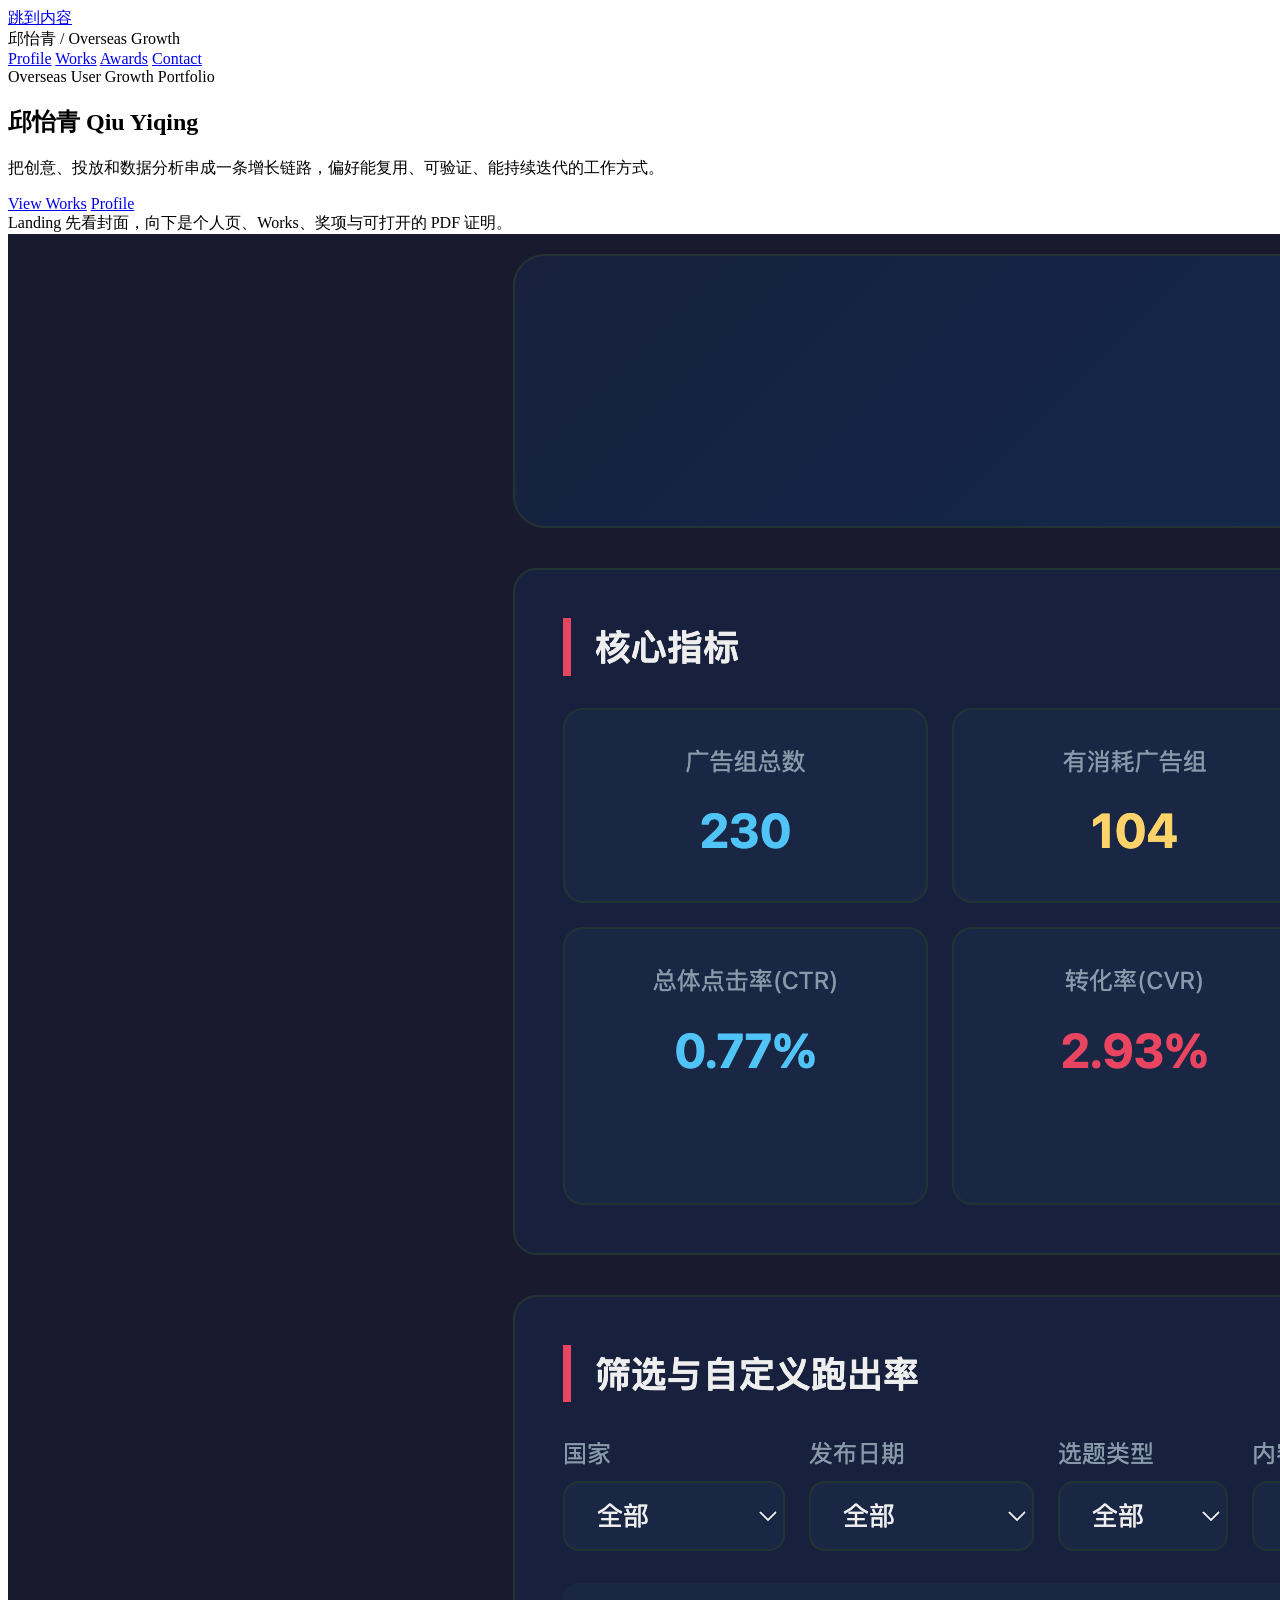
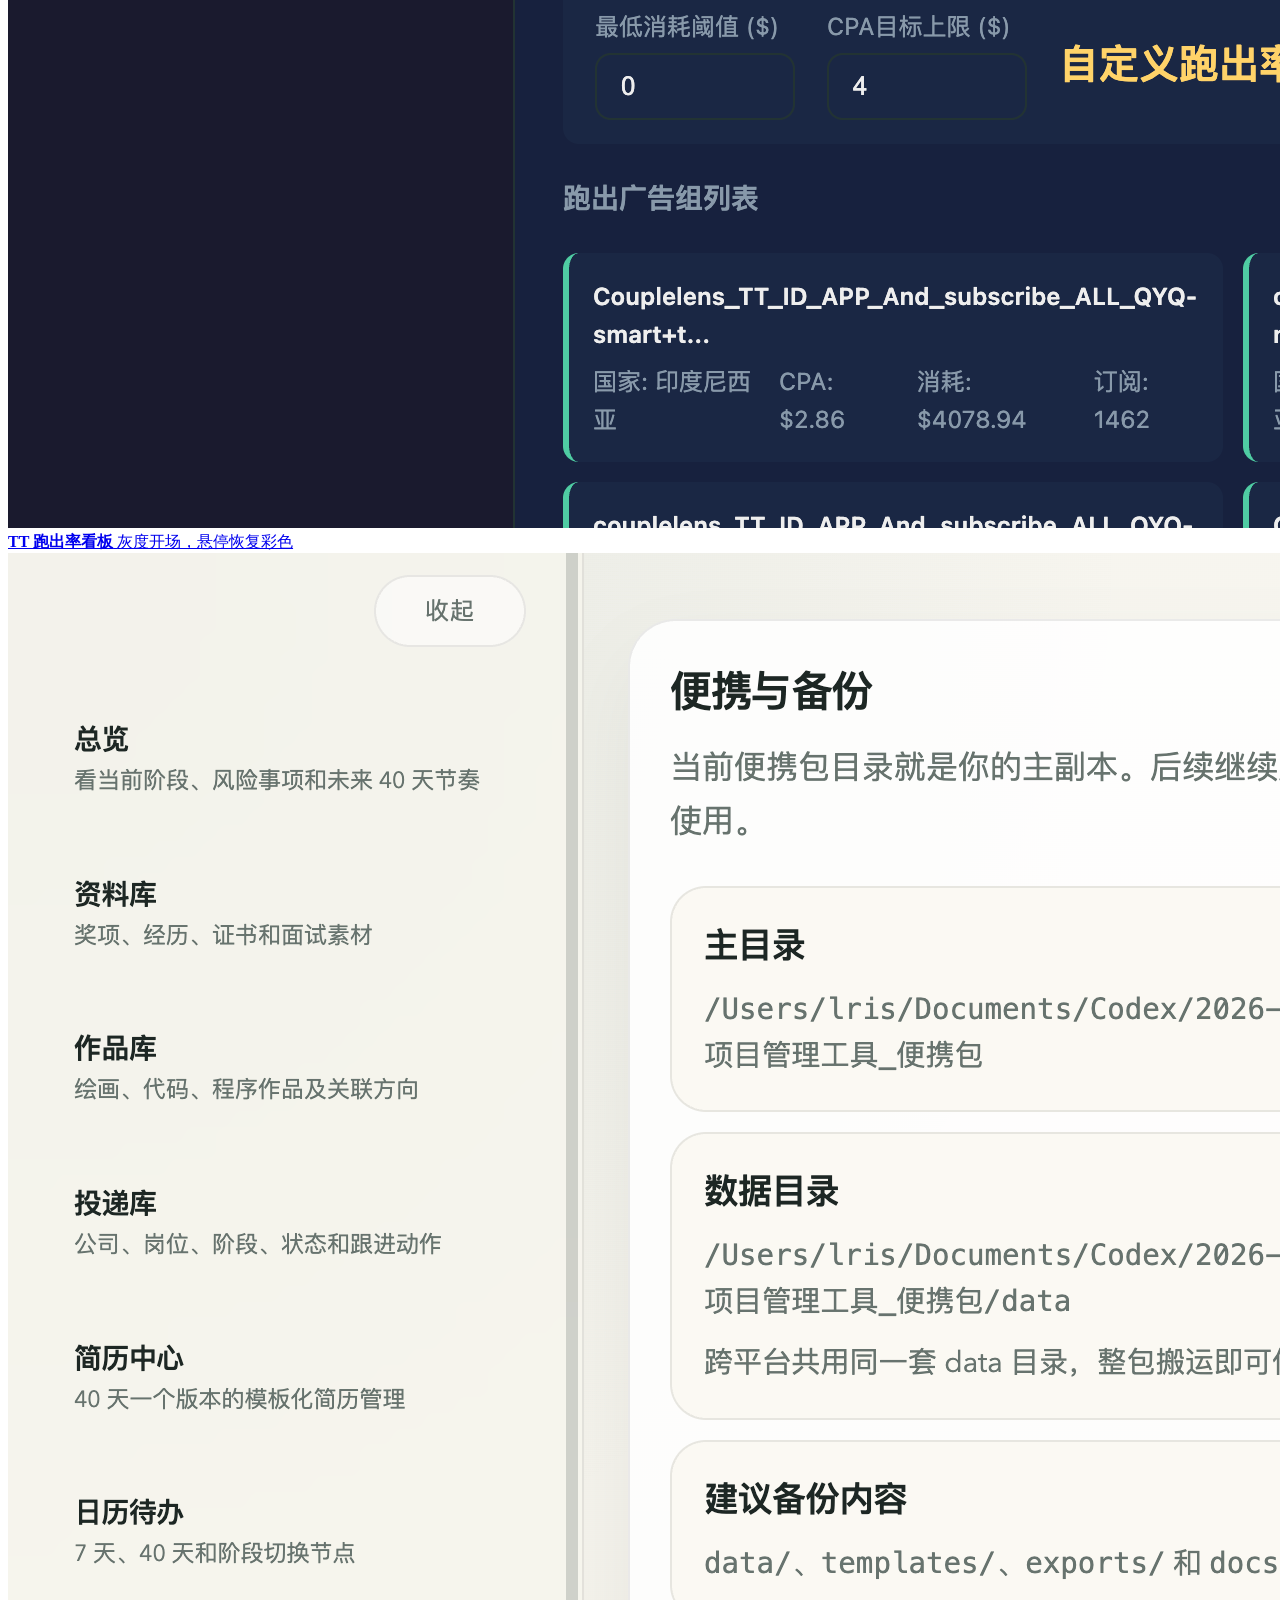
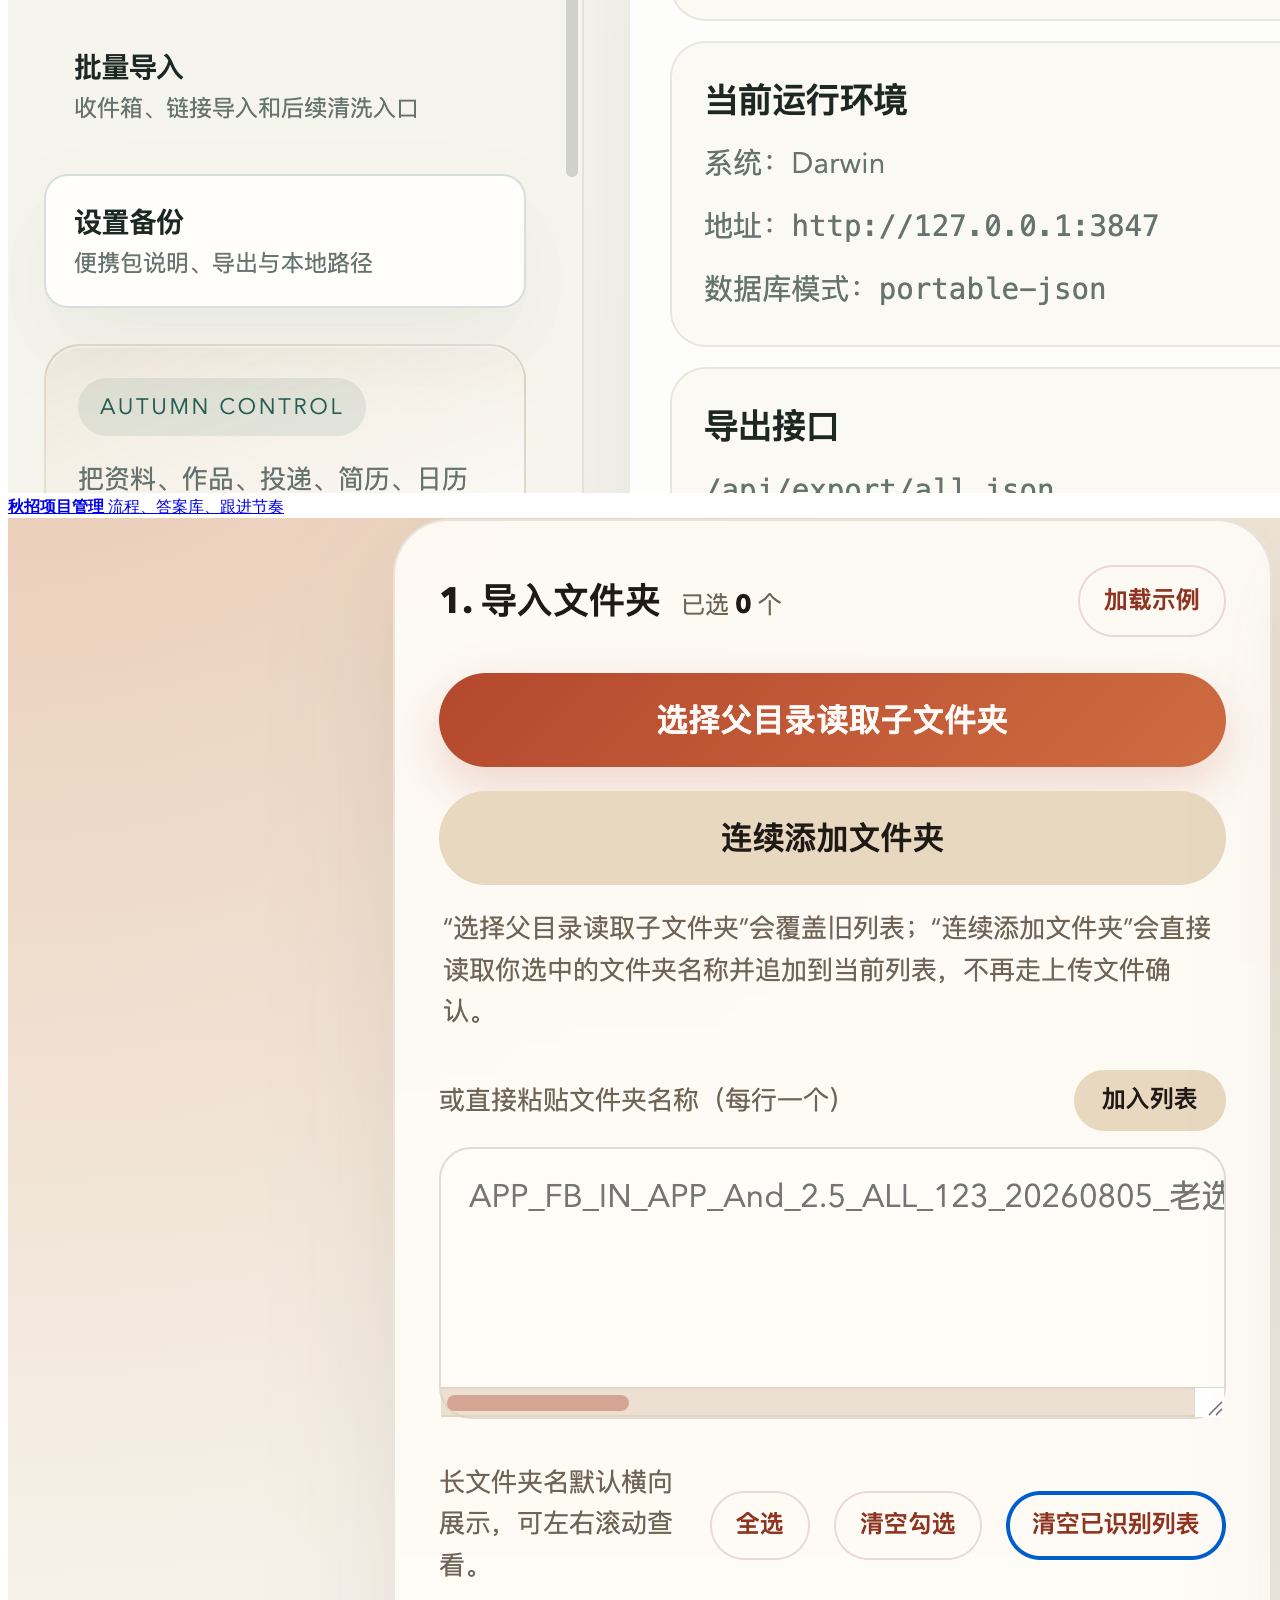
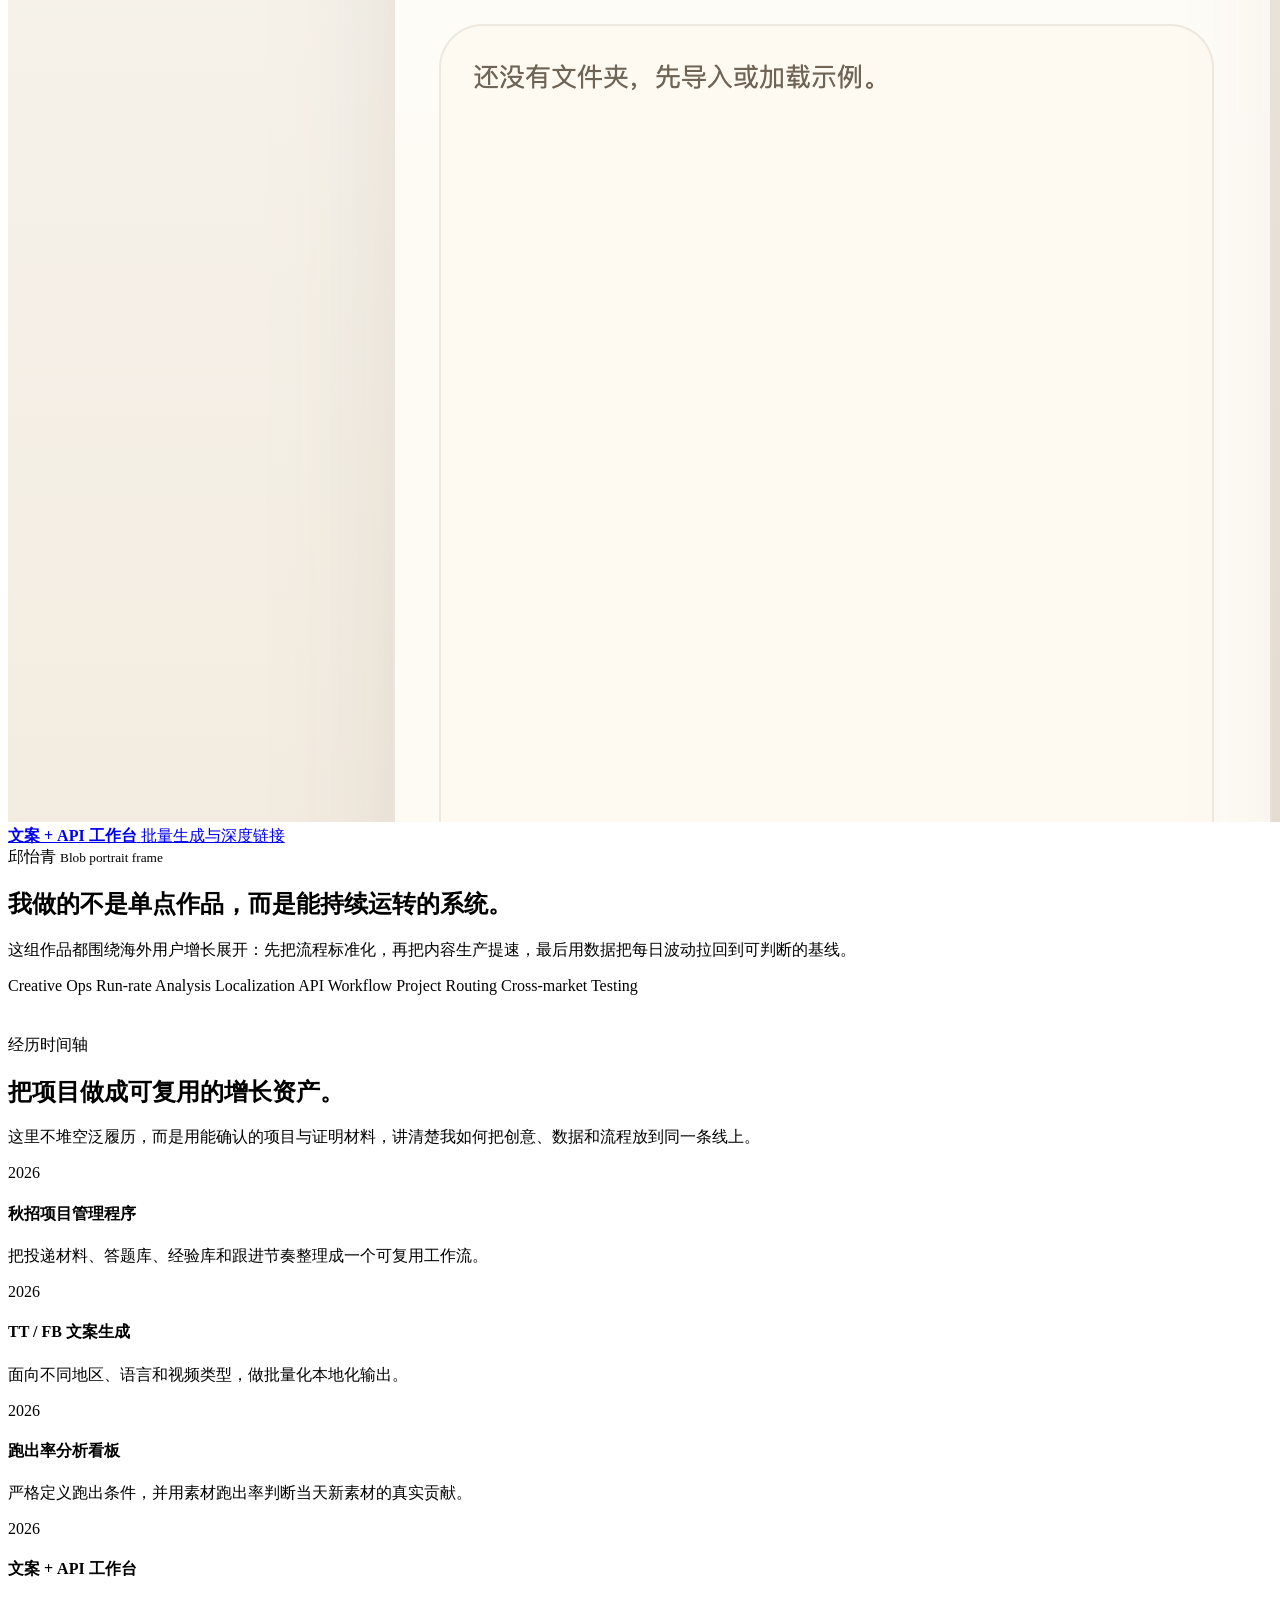
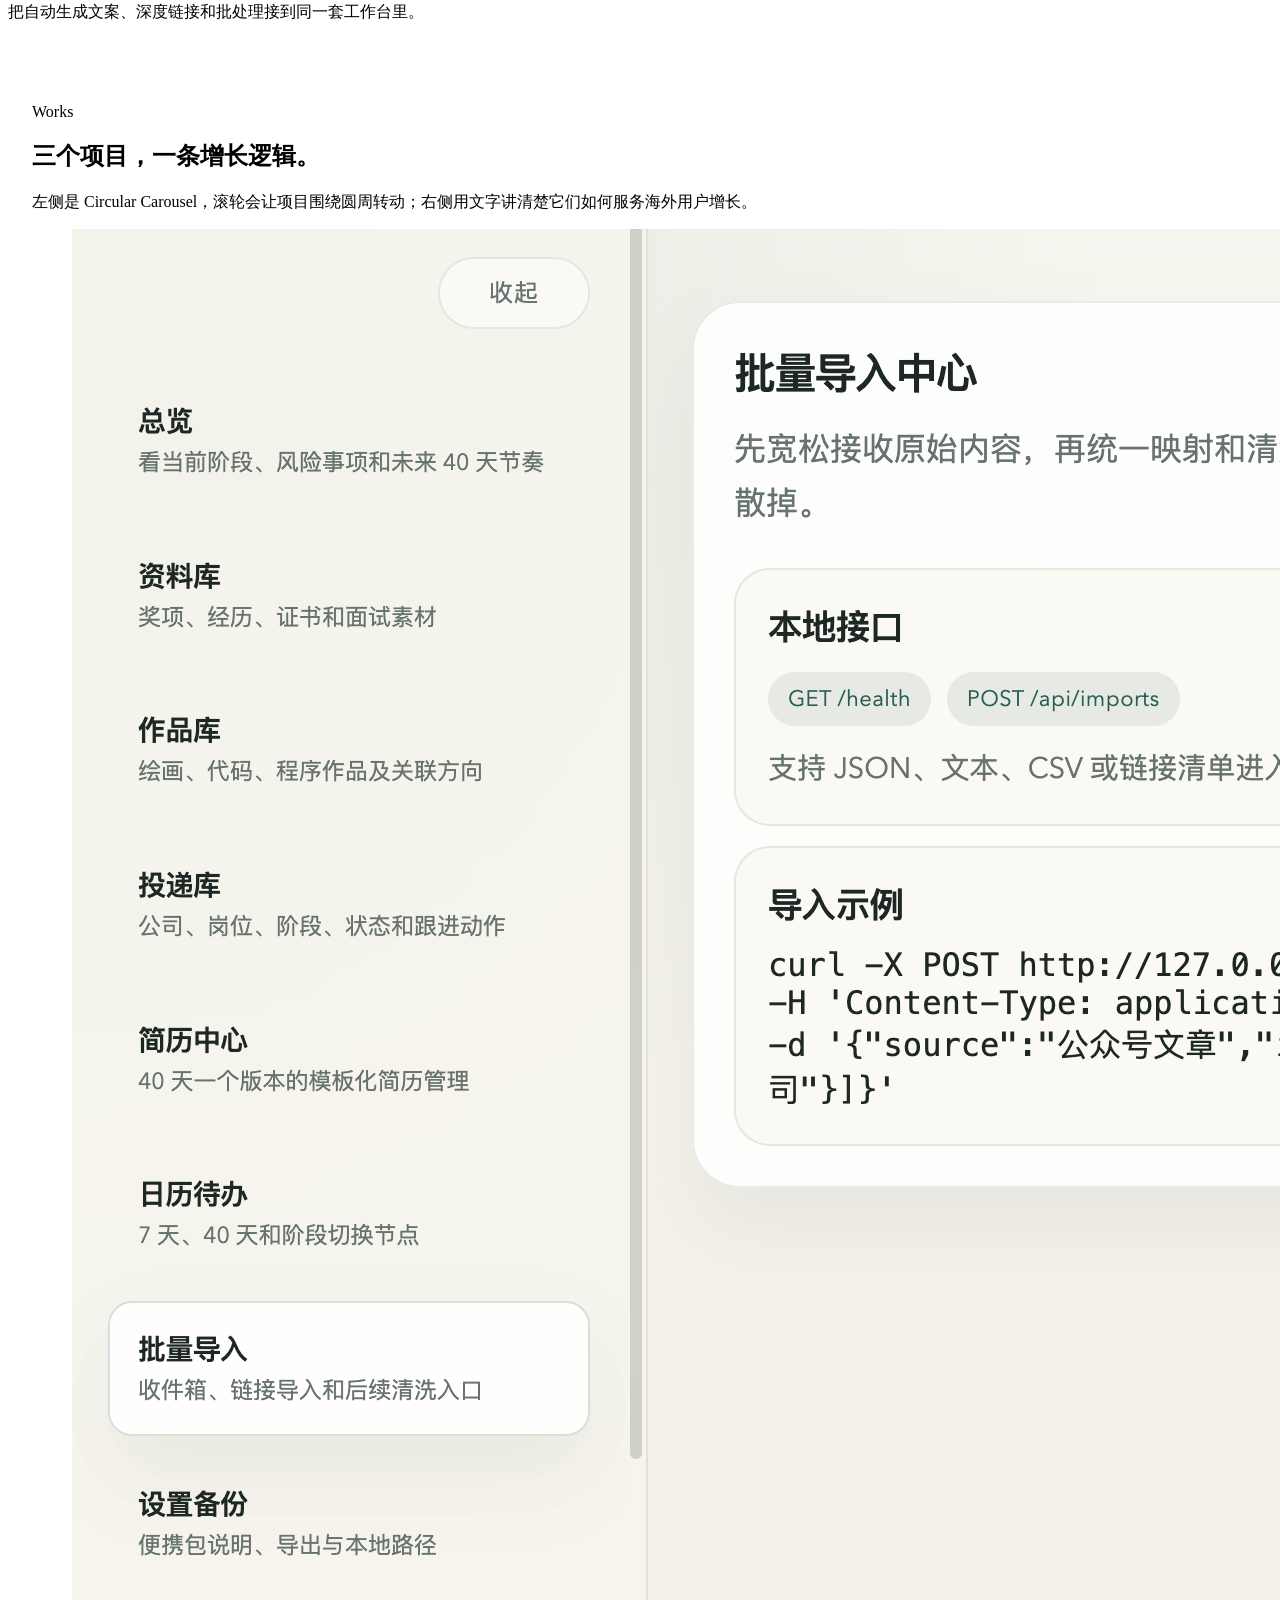
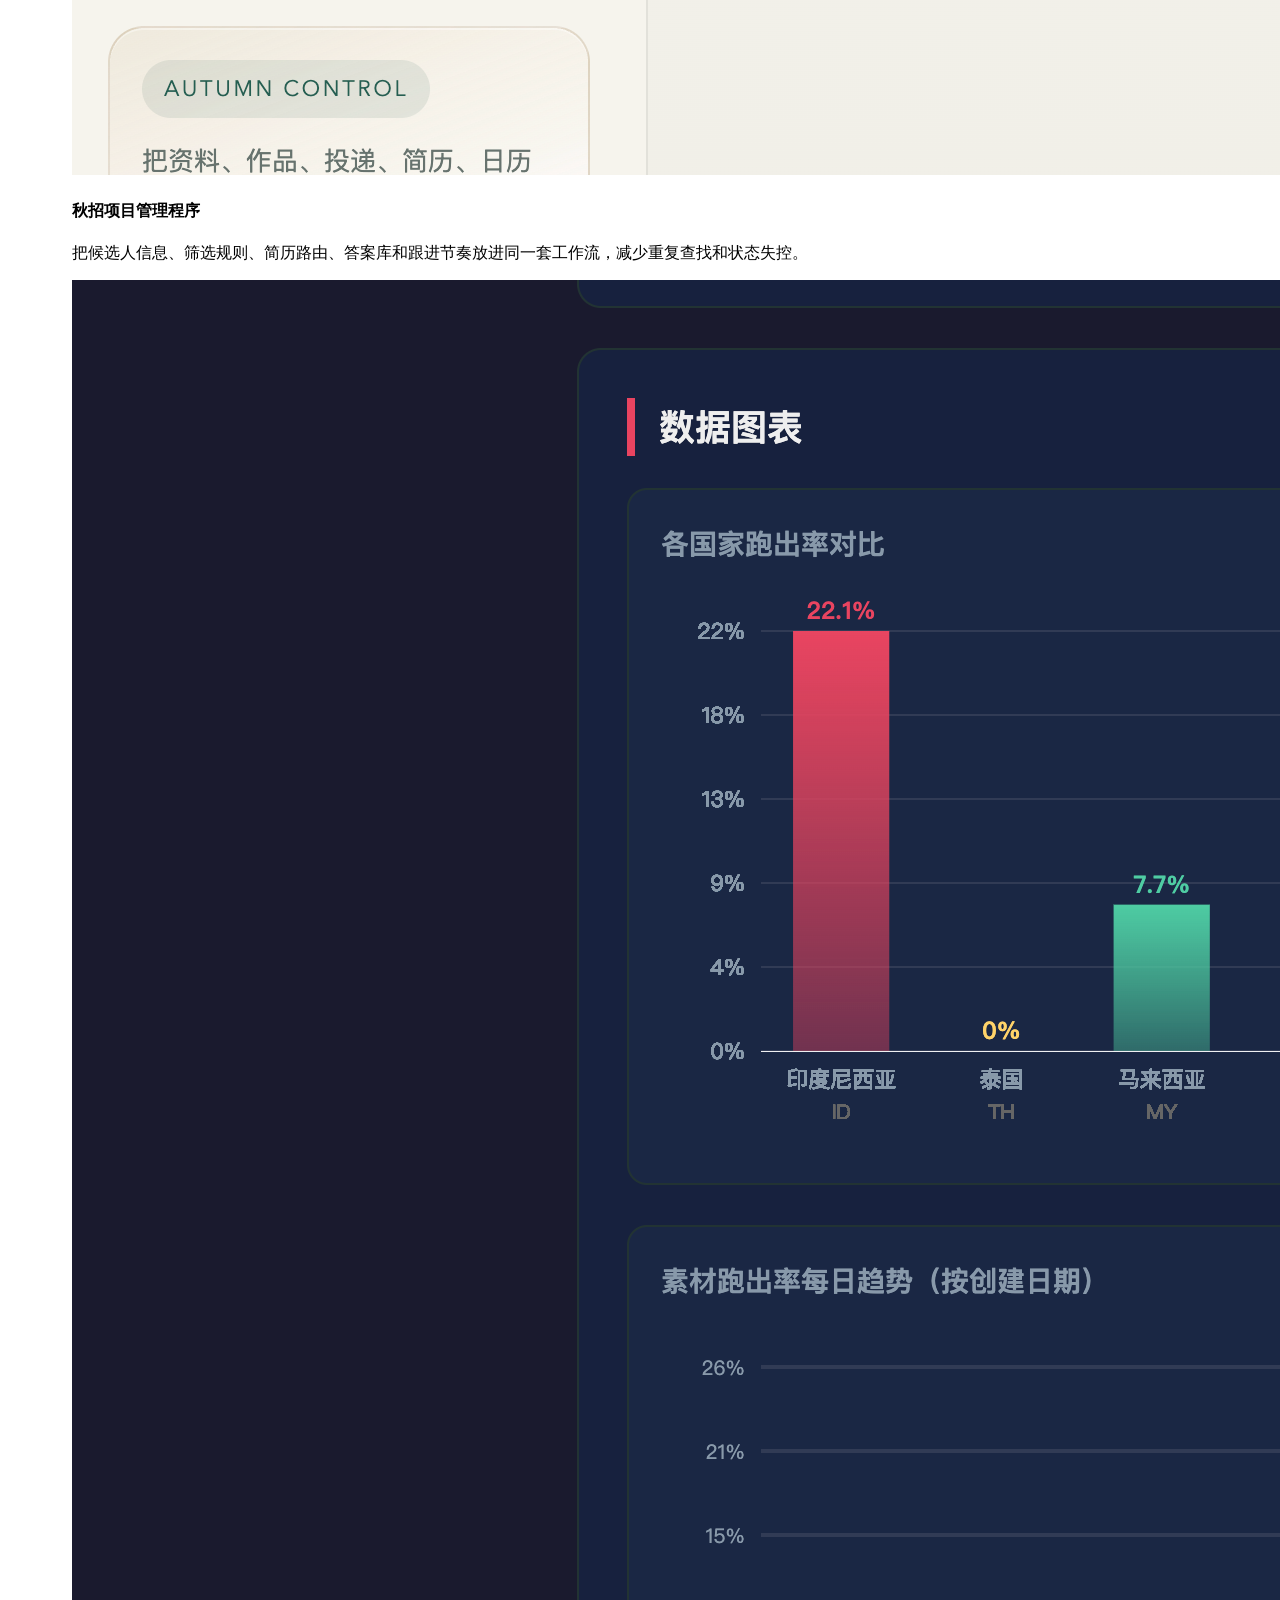
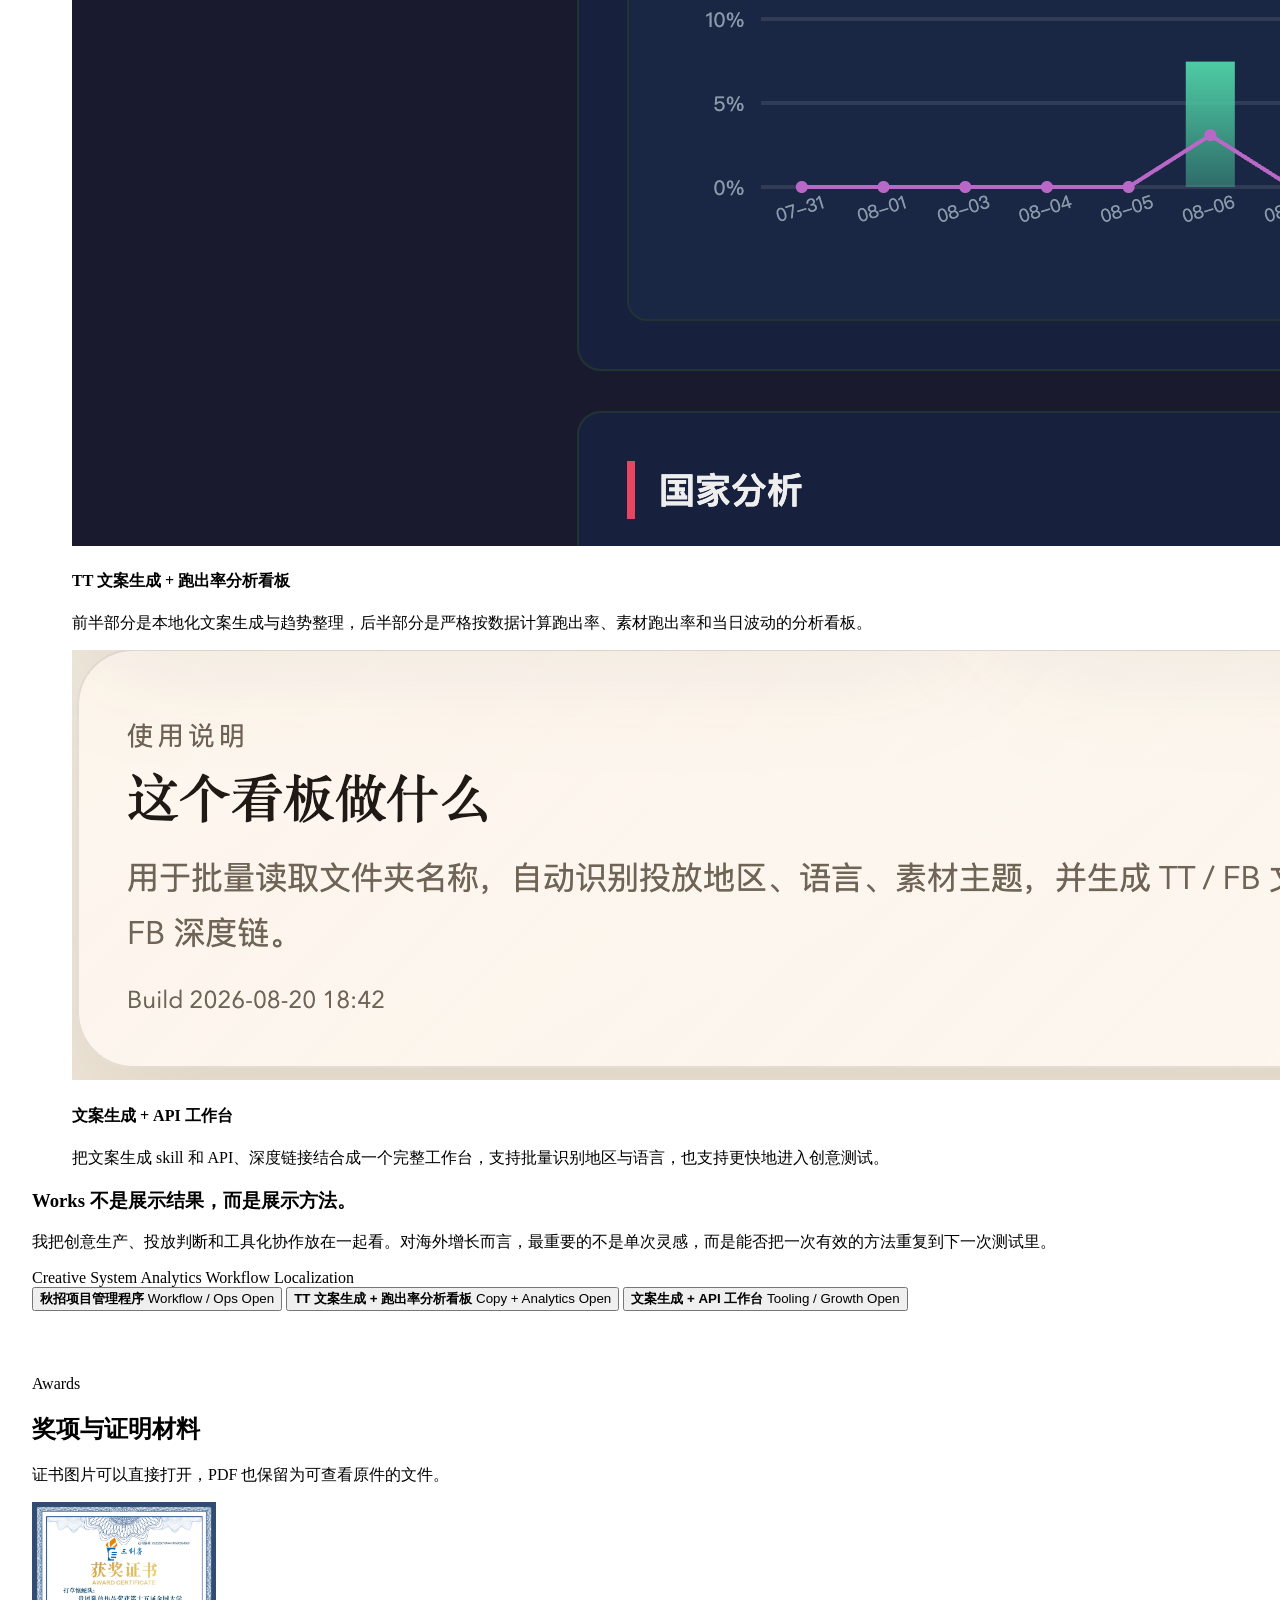
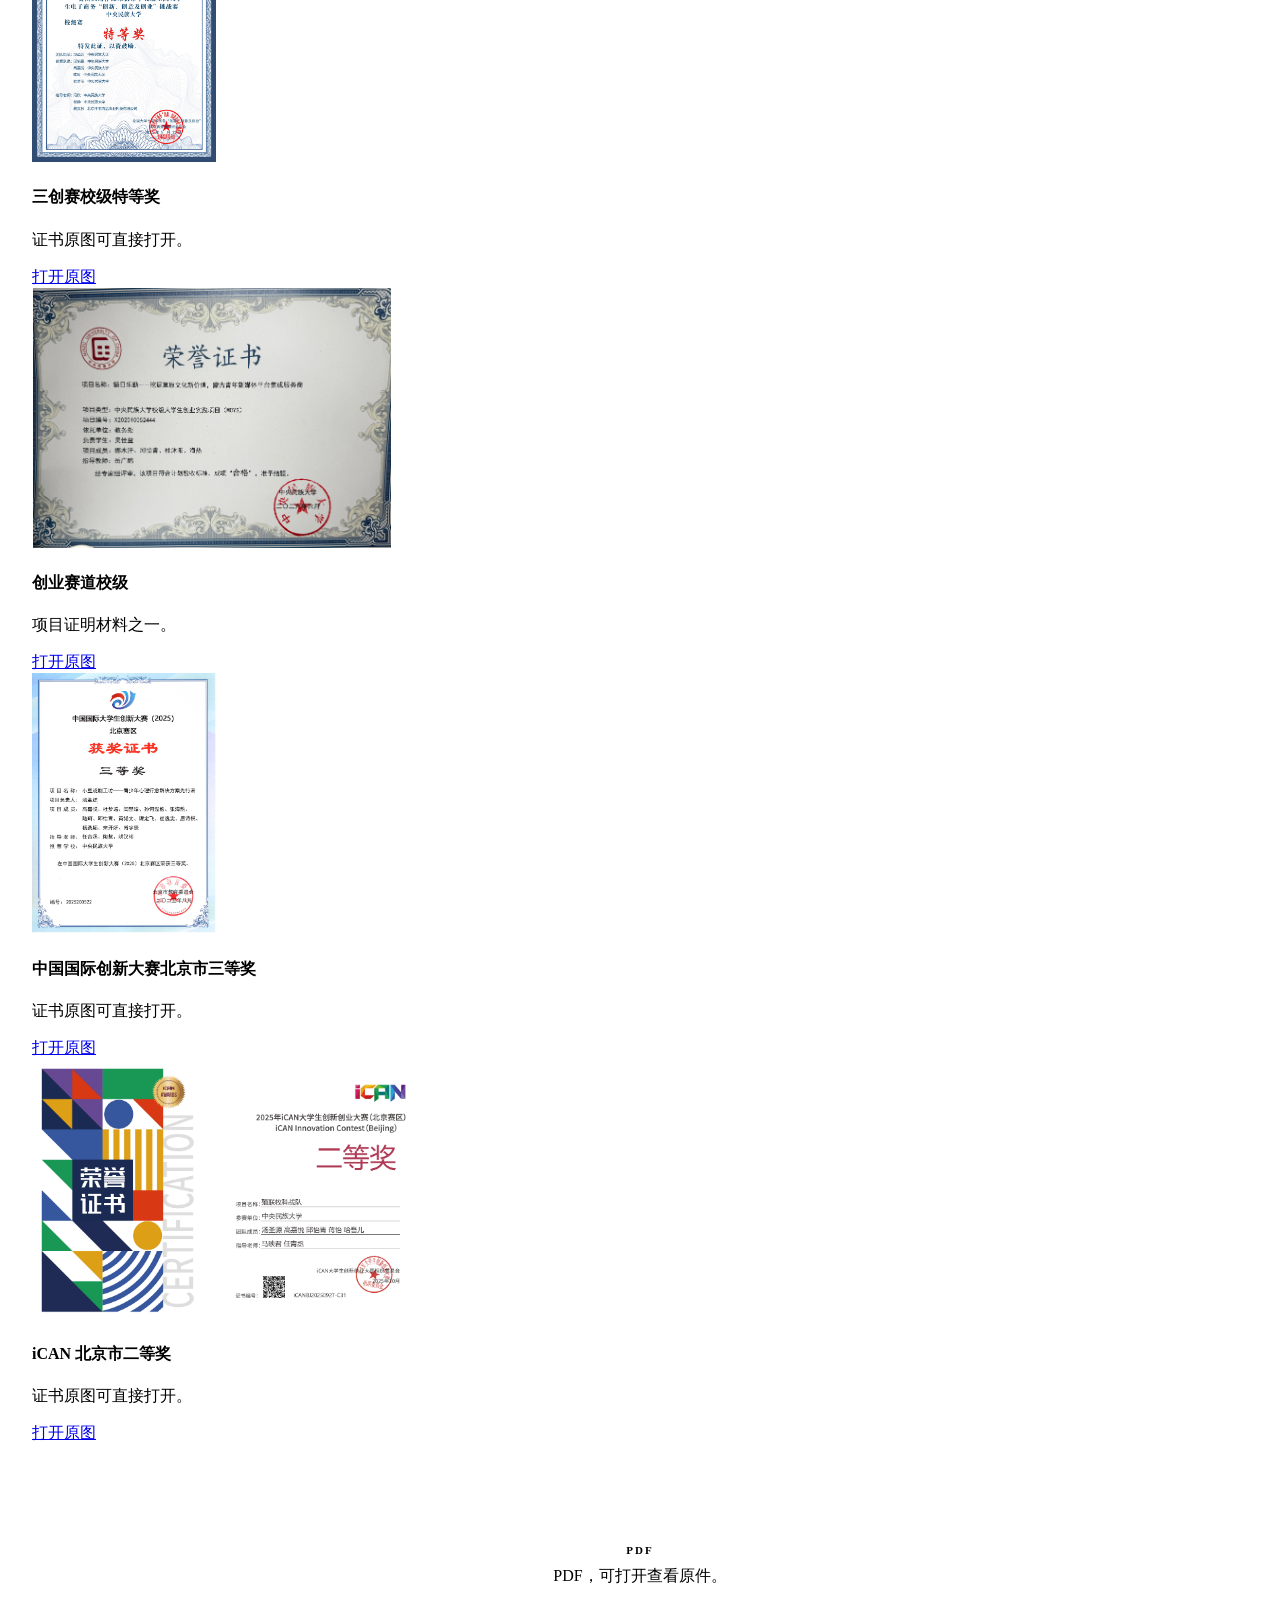
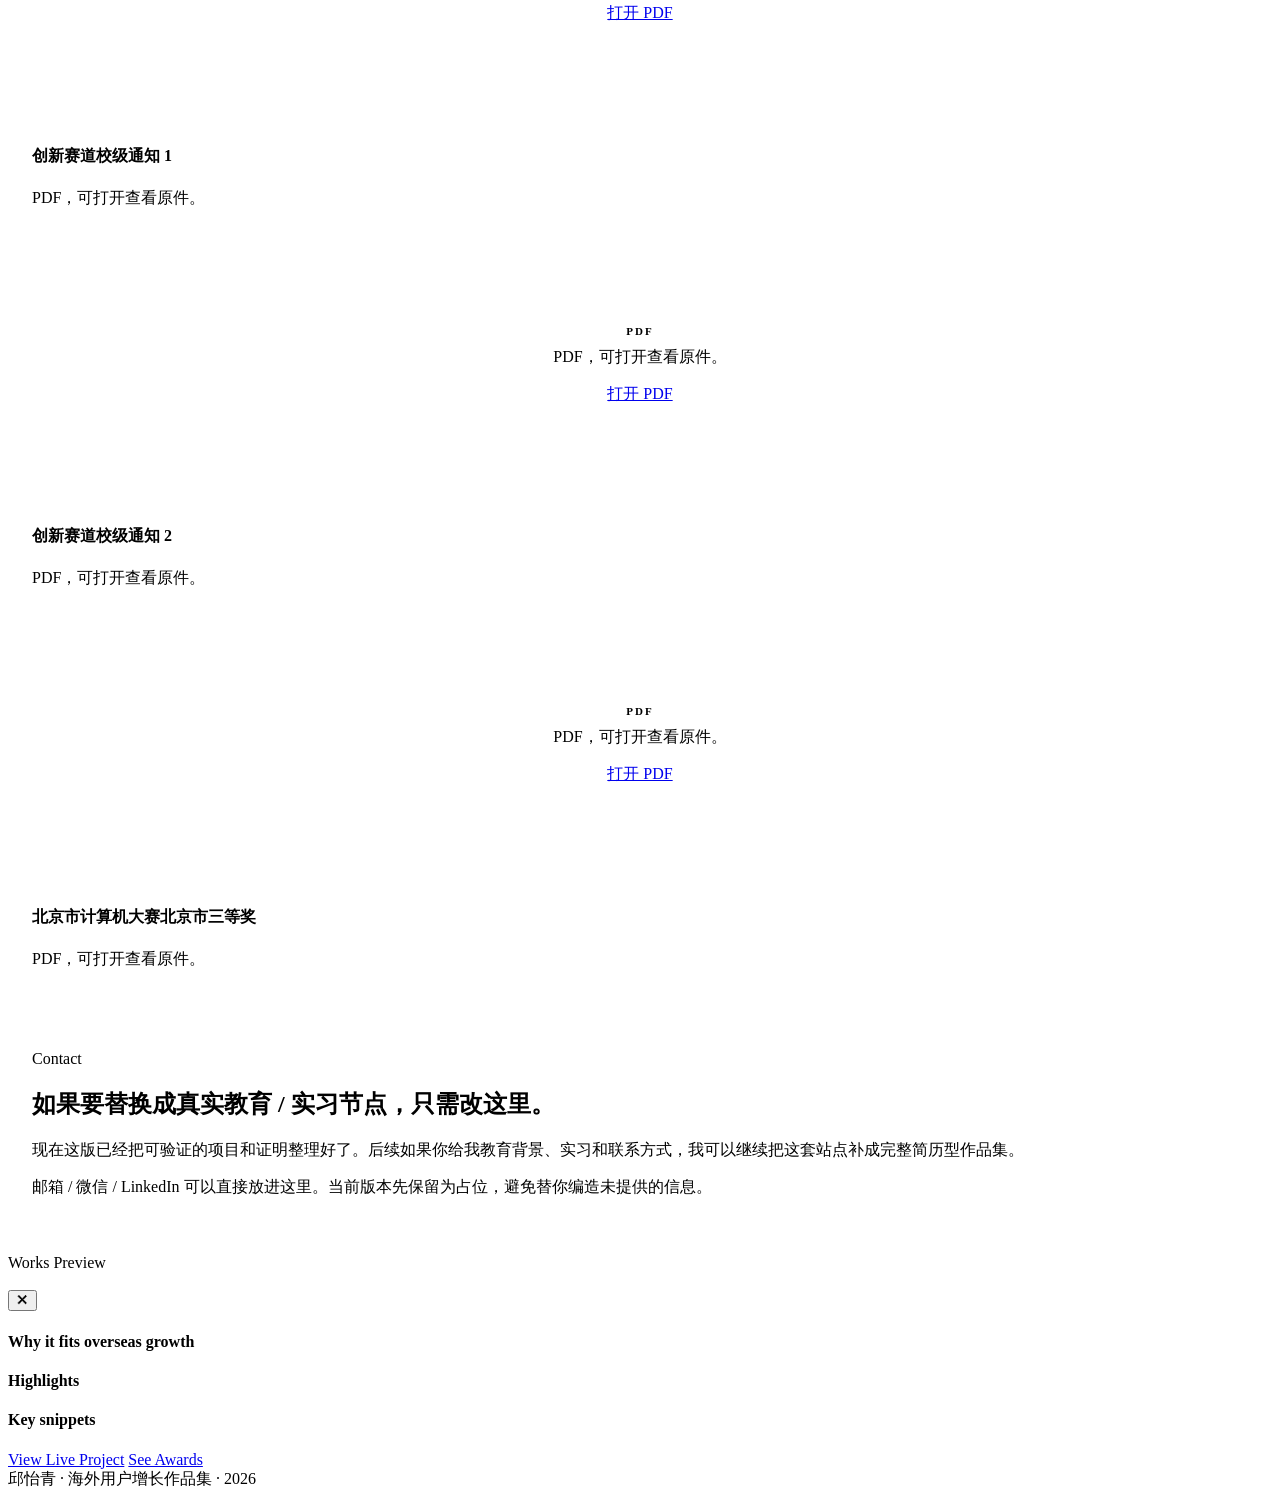
==== index.html @ 2ee49aca "Add index.html" ====
<!doctype html>
<html lang="zh-CN">
  <head>
    <meta charset="UTF-8" />
    <meta name="viewport" content="width=device-width, initial-scale=1.0" />
    <title>邱怡青 · 海外用户增长作品集</title>
    <meta
      name="description"
      content="邱怡青的海外用户增长作品集，展示秋招项目管理程序、文案生成与跑出率看板、文案+API工作台，以及奖项证明。"
    />
    <meta property="og:title" content="邱怡青 · 海外用户增长作品集" />
    <meta
      property="og:description"
      content="围绕海外用户增长整理的三组作品：项目管理程序、文案生成与跑出率看板、文案+API工作台。"
    />
    <meta property="og:type" content="website" />
    <link rel="stylesheet" href="styles.css" />
    <script defer src="data.js"></script>
    <script defer src="app.js"></script>
  </head>
  <body data-page="home">
    <a class="skip" href="#main">跳到内容</a>
    <header class="topbar">
      <div class="topbar-inner">
        <div class="brand">
          <span class="brand-mark" aria-hidden="true"></span>
          <span>邱怡青 / Overseas Growth</span>
        </div>
        <nav class="nav" aria-label="主导航">
          <a href="#profile">Profile</a>
          <a href="#works">Works</a>
          <a href="#awards">Awards</a>
          <a href="#contact">Contact</a>
        </nav>
      </div>
    </header>

    <main id="main">
      <section class="hero">
        <div class="shell hero-grid">
          <div class="hero-copy fade-in">
            <div class="eyebrow">Overseas User Growth Portfolio</div>
            <h1 class="hero-title" aria-label="邱怡青">
              <span class="title-line"><span>邱怡青</span></span>
              <span class="title-line"><span>Qiu Yiqing</span></span>
            </h1>
            <p class="hero-sub">
              把创意、投放和数据分析串成一条增长链路，偏好能复用、可验证、能持续迭代的工作方式。
            </p>
            <div class="hero-actions">
              <a class="button" href="#works">View Works</a>
              <a class="button secondary" href="#profile">Profile</a>
            </div>
            <div class="hero-note">Landing 先看封面，向下是个人页、Works、奖项与可打开的 PDF 证明。</div>
          </div>

          <div class="hero-gallery fade-in delay-1" aria-label="作品封面展示">
            <a class="cover-card cover-big" href="#works">
              <img src="assets/projects/runrate-1.png" alt="TikTok跑出率分析看板" />
              <div class="overlay">
                <strong>TT 跑出率看板</strong>
                <span>灰度开场，悬停恢复彩色</span>
              </div>
            </a>
            <div class="cover-small">
              <a class="cover-card" href="#works">
                <img src="assets/projects/jobhunt-1.png" alt="秋招项目管理程序" />
                <div class="overlay">
                  <strong>秋招项目管理</strong>
                  <span>流程、答案库、跟进节奏</span>
                </div>
              </a>
              <a class="cover-card" href="#works">
                <img src="assets/projects/workbench-1.png" alt="文案生成与API工作台" />
                <div class="overlay">
                  <strong>文案 + API 工作台</strong>
                  <span>批量生成与深度链接</span>
                </div>
              </a>
            </div>
          </div>
        </div>
        <div class="guide" aria-hidden="true"></div>
      </section>

      <section id="profile" class="section">
        <div class="shell section-card">
          <div class="story-grid">
            <aside class="sticky-profile">
              <div class="avatar-shell" aria-hidden="true">
                <div class="avatar-core">
                  邱怡青
                  <small>Blob portrait frame</small>
                </div>
              </div>
              <div class="profile-copy">
                <h2 class="section-title">我做的不是单点作品，而是能持续运转的系统。</h2>
                <p>
                  这组作品都围绕海外用户增长展开：先把流程标准化，再把内容生产提速，最后用数据把每日波动拉回到可判断的基线。
                </p>
                <div class="skills" aria-label="技能标签">
                  <span class="skill"><span class="palette" aria-hidden="true"></span>Creative Ops</span>
                  <span class="skill"><span class="palette" aria-hidden="true"></span>Run-rate Analysis</span>
                  <span class="skill"><span class="palette" aria-hidden="true"></span>Localization</span>
                  <span class="skill"><span class="palette" aria-hidden="true"></span>API Workflow</span>
                  <span class="skill"><span class="palette" aria-hidden="true"></span>Project Routing</span>
                  <span class="skill"><span class="palette" aria-hidden="true"></span>Cross-market Testing</span>
                </div>
              </div>
            </aside>

            <div class="panel" style="background: transparent; box-shadow: none; border: 0; padding: 24px 24px 24px 0;">
              <div class="section-header">
                <div>
                  <p class="eyebrow">经历时间轴</p>
                  <h2 class="section-title">把项目做成可复用的增长资产。</h2>
                </div>
                <p class="section-lead">
                  这里不堆空泛履历，而是用能确认的项目与证明材料，讲清楚我如何把创意、数据和流程放到同一条线上。
                </p>
              </div>
              <div class="timeline">
                <article class="timeline-card" data-node="system">
                  <div class="timeline-head">
                    <span class="timeline-year">2026</span>
                    <h4>秋招项目管理程序</h4>
                  </div>
                  <p>把投递材料、答题库、经验库和跟进节奏整理成一个可复用工作流。</p>
                </article>
                <article class="timeline-card" data-node="copy">
                  <div class="timeline-head">
                    <span class="timeline-year">2026</span>
                    <h4>TT / FB 文案生成</h4>
                  </div>
                  <p>面向不同地区、语言和视频类型，做批量化本地化输出。</p>
                </article>
                <article class="timeline-card" data-node="data">
                  <div class="timeline-head">
                    <span class="timeline-year">2026</span>
                    <h4>跑出率分析看板</h4>
                  </div>
                  <p>严格定义跑出条件，并用素材跑出率判断当天新素材的真实贡献。</p>
                </article>
                <article class="timeline-card" data-node="tool">
                  <div class="timeline-head">
                    <span class="timeline-year">2026</span>
                    <h4>文案 + API 工作台</h4>
                  </div>
                  <p>把自动生成文案、深度链接和批处理接到同一套工作台里。</p>
                </article>
              </div>
            </div>
          </div>
        </div>
      </section>

      <section id="works" class="section">
        <div class="shell section-card">
          <div class="section-header" style="padding: 24px 24px 0;">
            <div>
              <p class="eyebrow">Works</p>
              <h2 class="section-title">三个项目，一条增长逻辑。</h2>
            </div>
            <p class="section-lead">
              左侧是 Circular Carousel，滚轮会让项目围绕圆周转动；右侧用文字讲清楚它们如何服务海外用户增长。
            </p>
          </div>
          <div class="works-grid" style="padding: 0 24px 24px;">
            <div class="carousel-panel">
              <div class="carousel-stage" id="carousel-stage" aria-label="作品卡片旋转木马">
                <div class="carousel-ring" aria-hidden="true"></div>
                <div class="carousel-orbit" id="carousel-orbit"></div>
              </div>
            </div>
            <aside class="works-copy">
              <div>
                <h3 class="section-title">Works 不是展示结果，而是展示方法。</h3>
                <p class="section-lead">
                  我把创意生产、投放判断和工具化协作放在一起看。对海外增长而言，最重要的不是单次灵感，而是能否把一次有效的方法重复到下一次测试里。
                </p>
              </div>
              <div class="tag-row">
                <span class="tag">Creative System</span>
                <span class="tag">Analytics</span>
                <span class="tag">Workflow</span>
                <span class="tag">Localization</span>
              </div>
              <div class="project-list" id="project-list" aria-label="项目列表"></div>
            </aside>
          </div>
        </div>
      </section>

      <section id="awards" class="section">
        <div class="shell section-card" style="padding: 24px;">
          <div class="section-header">
            <div>
              <p class="eyebrow">Awards</p>
              <h2 class="section-title">奖项与证明材料</h2>
            </div>
            <p class="section-lead">证书图片可以直接打开，PDF 也保留为可查看原件的文件。</p>
          </div>
          <div class="awards-grid" id="awards-grid"></div>
        </div>
      </section>

      <section id="contact" class="section">
        <div class="shell section-card" style="padding: 24px;">
          <div class="section-header">
            <div>
              <p class="eyebrow">Contact</p>
              <h2 class="section-title">如果要替换成真实教育 / 实习节点，只需改这里。</h2>
            </div>
            <p class="section-lead">
              现在这版已经把可验证的项目和证明整理好了。后续如果你给我教育背景、实习和联系方式，我可以继续把这套站点补成完整简历型作品集。
            </p>
          </div>
          <p class="section-lead">
            邮箱 / 微信 / LinkedIn 可以直接放进这里。当前版本先保留为占位，避免替你编造未提供的信息。
          </p>
        </div>
      </section>
    </main>

    <div class="modal" id="project-modal" aria-hidden="true">
      <div class="modal-card" role="dialog" aria-modal="true" aria-labelledby="modal-title">
        <div class="modal-head">
          <div>
            <p class="eyebrow" id="modal-kicker">Works Preview</p>
            <h3 class="section-title" id="modal-title"></h3>
          </div>
          <button class="close" type="button" data-close-modal aria-label="关闭弹窗">✕</button>
        </div>
        <div class="modal-body">
          <div class="modal-aside">
            <div class="panel">
              <p class="section-lead" id="modal-summary"></p>
              <div class="modal-cta" id="modal-tags"></div>
            </div>
            <div class="panel">
              <h4>Why it fits overseas growth</h4>
              <p id="modal-fit" class="section-lead"></p>
            </div>
            <div class="panel">
              <div class="modal-mosaic" id="modal-mosaic"></div>
            </div>
          </div>
          <div class="modal-main">
            <div class="panel">
              <h4>Highlights</h4>
              <div id="modal-notes" class="project-list" style="margin-top: 12px;"></div>
            </div>
            <div class="panel">
              <h4>Key snippets</h4>
              <div id="modal-snippets" class="project-list" style="margin-top: 12px;"></div>
            </div>
            <div class="panel">
              <div class="modal-cta">
                <a class="button" id="modal-live" href="detail.html">View Live Project</a>
                <a class="button secondary" href="#awards">See Awards</a>
              </div>
            </div>
          </div>
        </div>
      </div>
    </div>

    <footer class="footer shell">
      <span>邱怡青 · 海外用户增长作品集 · 2026</span>
    </footer>
  </body>
</html>
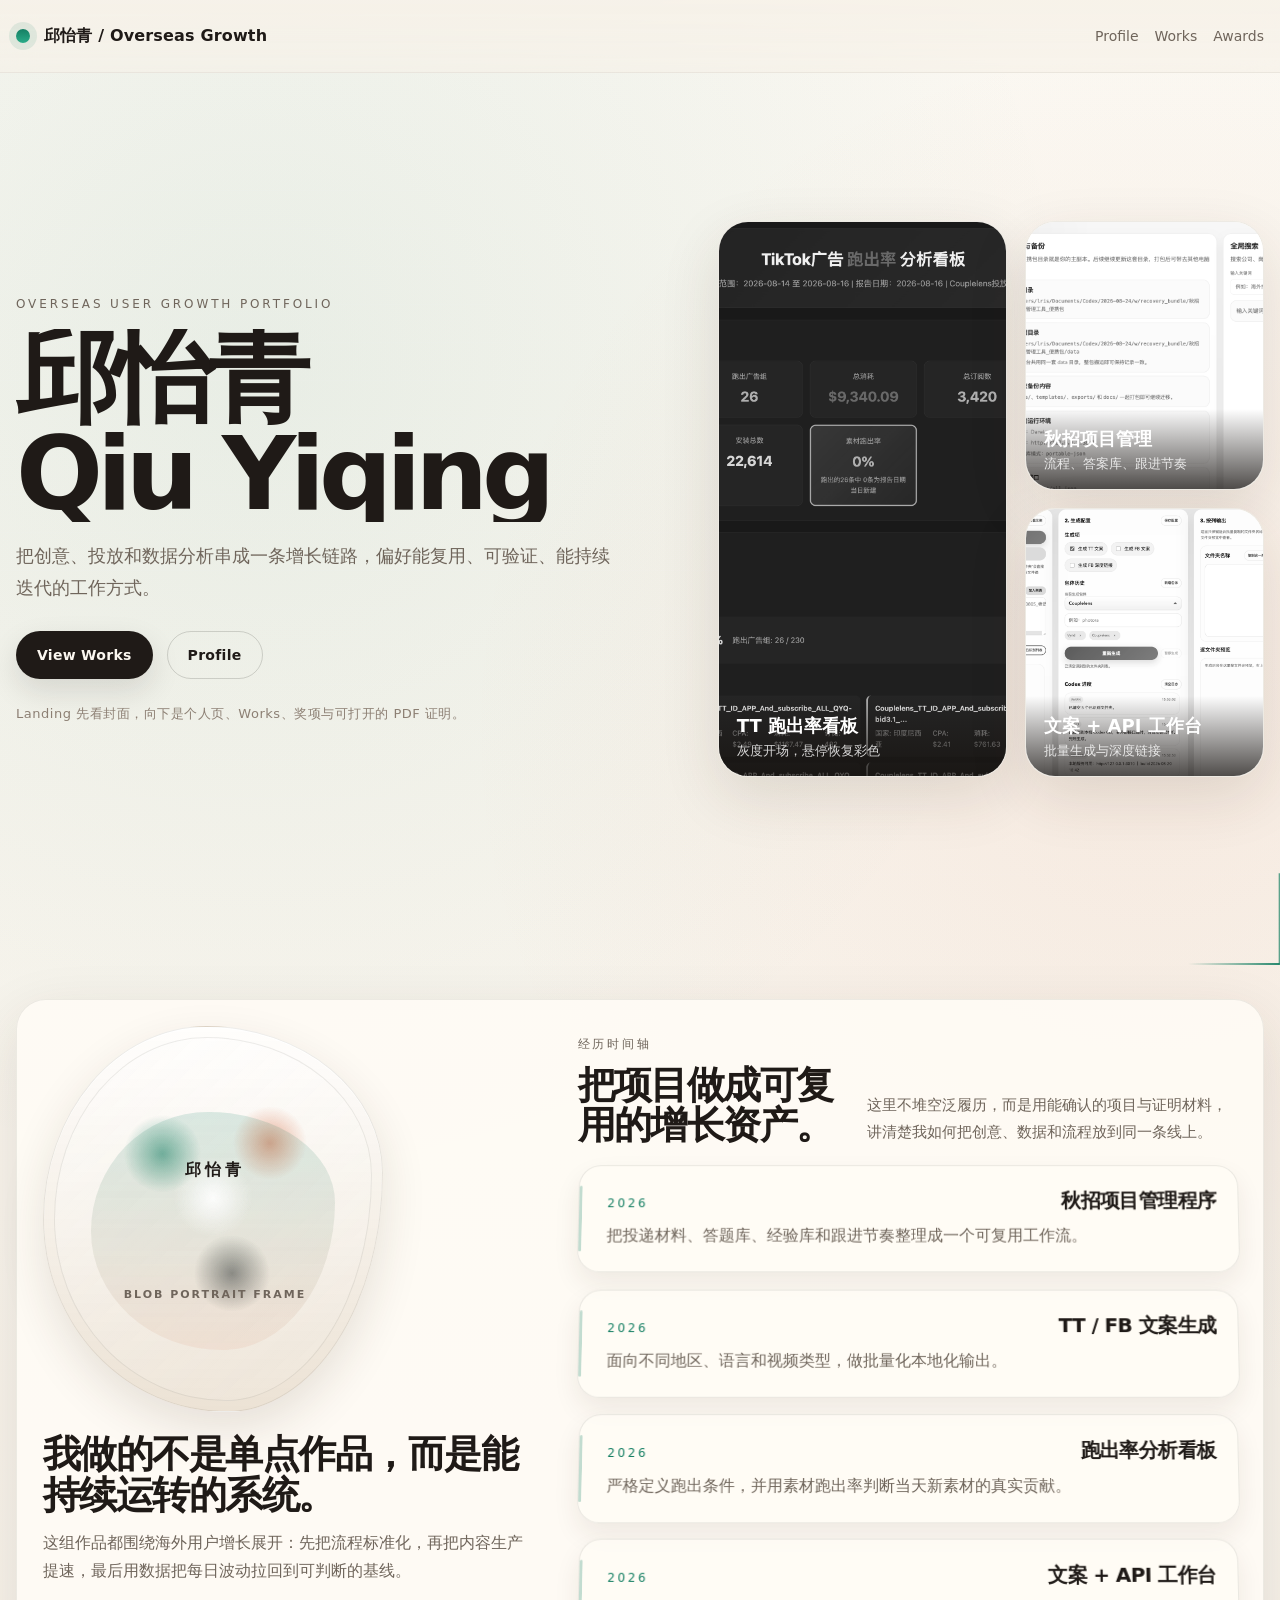
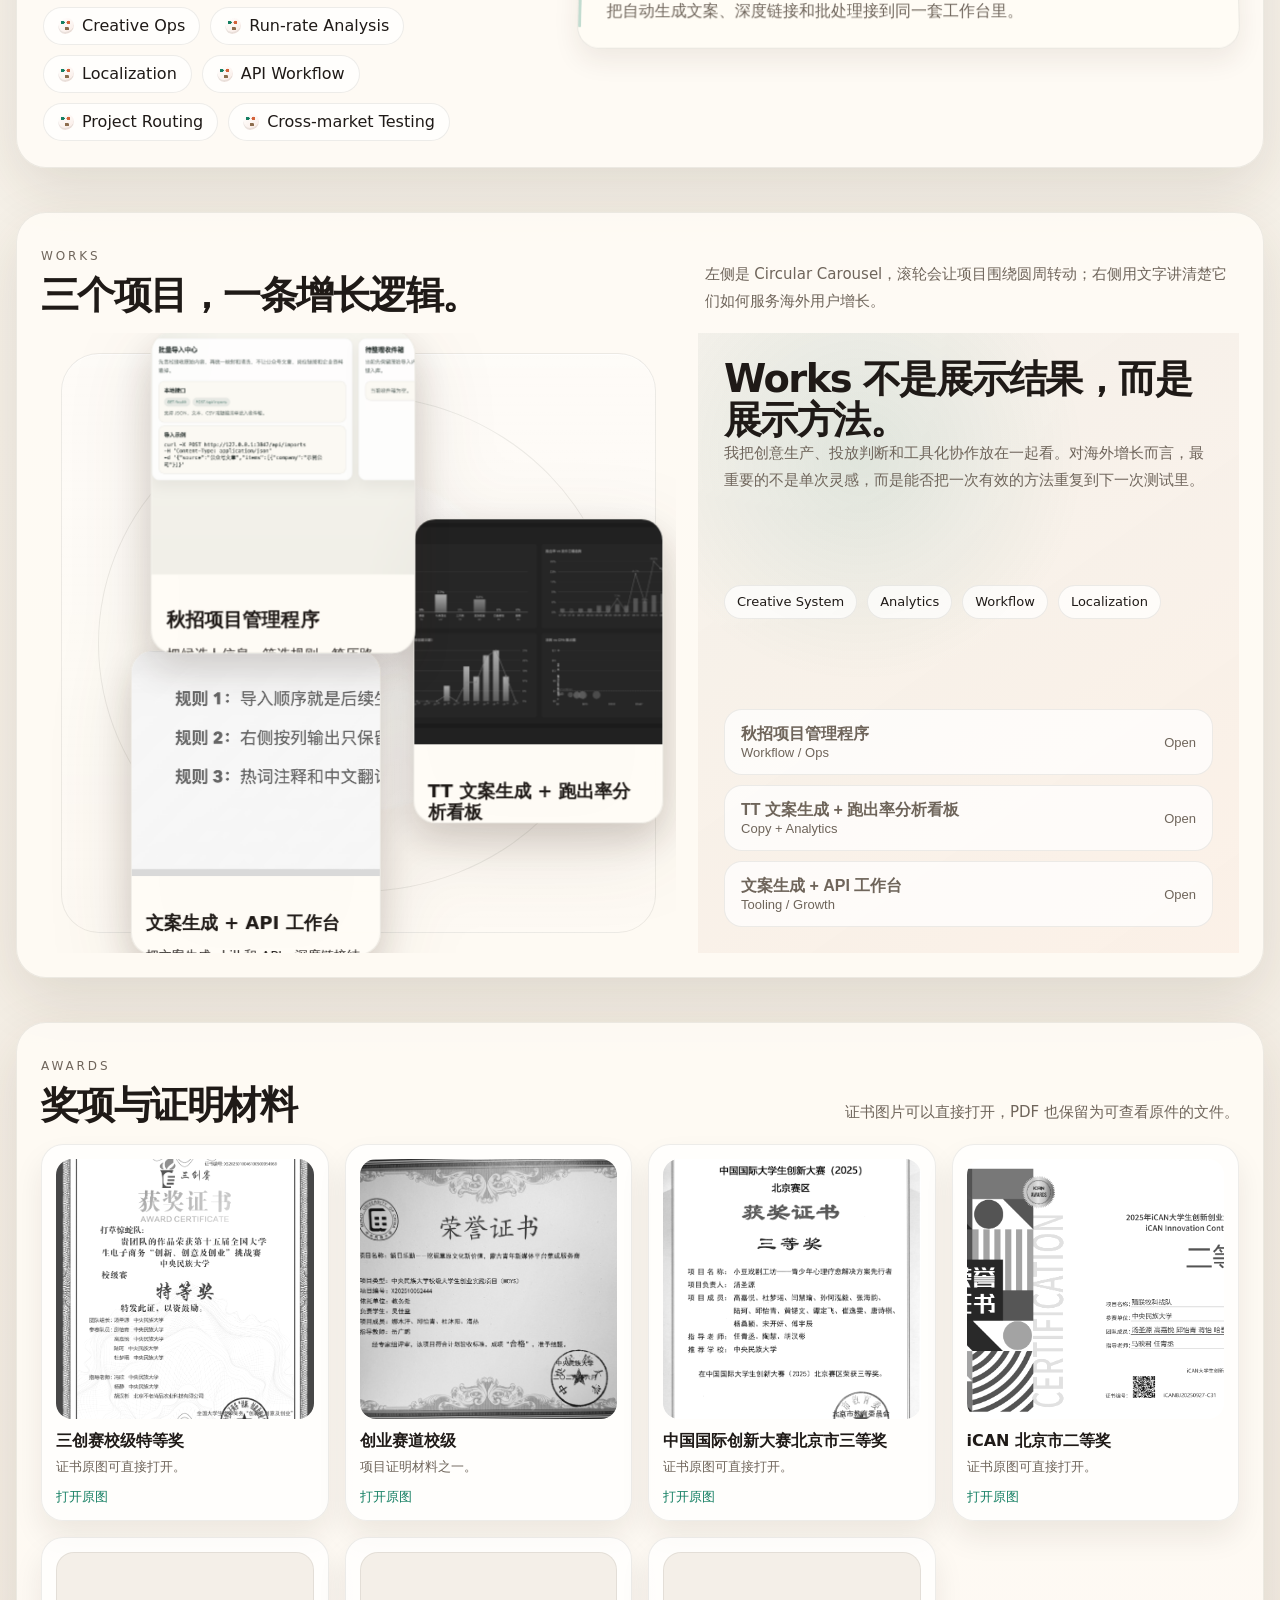
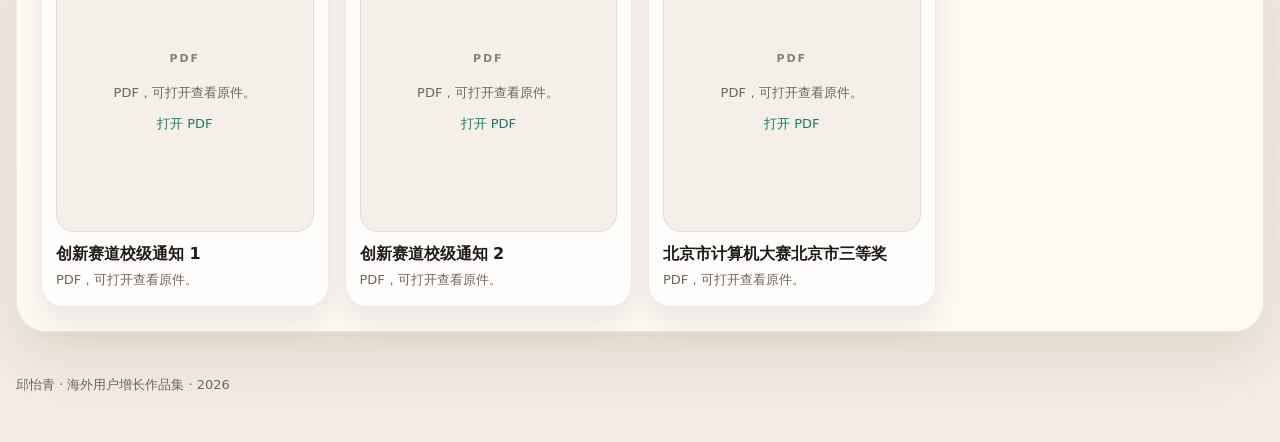
==== commit 1c7a11c8: "Remove contact placeholder section" ====
--- a/index.html
+++ b/index.html
@@ -30,7 +30,6 @@
           <a href="#profile">Profile</a>
           <a href="#works">Works</a>
           <a href="#awards">Awards</a>
-          <a href="#contact">Contact</a>
         </nav>
       </div>
     </header>
@@ -204,22 +203,7 @@
         </div>
       </section>
 
-      <section id="contact" class="section">
-        <div class="shell section-card" style="padding: 24px;">
-          <div class="section-header">
-            <div>
-              <p class="eyebrow">Contact</p>
-              <h2 class="section-title">如果要替换成真实教育 / 实习节点，只需改这里。</h2>
-            </div>
-            <p class="section-lead">
-              现在这版已经把可验证的项目和证明整理好了。后续如果你给我教育背景、实习和联系方式，我可以继续把这套站点补成完整简历型作品集。
-            </p>
-          </div>
-          <p class="section-lead">
-            邮箱 / 微信 / LinkedIn 可以直接放进这里。当前版本先保留为占位，避免替你编造未提供的信息。
-          </p>
-        </div>
-      </section>
+
     </main>
 
     <div class="modal" id="project-modal" aria-hidden="true">
--- a/styles.css
+++ b/styles.css
@@ -0,0 +1,1385 @@
+:root {
+  --bg: #f6f1e8;
+  --bg-strong: #ece3d7;
+  --panel: rgba(255, 252, 246, 0.84);
+  --panel-strong: rgba(255, 252, 246, 0.96);
+  --line: rgba(29, 26, 22, 0.1);
+  --line-strong: rgba(29, 26, 22, 0.16);
+  --ink: #1f1a17;
+  --muted: #6f655b;
+  --muted-2: #8c7f73;
+  --accent: #157f63;
+  --accent-2: #d4633a;
+  --accent-3: #baa48d;
+  --shadow: 0 20px 60px rgba(60, 43, 27, 0.12);
+  --radius-xl: 30px;
+  --radius-lg: 22px;
+  --radius-md: 18px;
+  --radius-sm: 14px;
+}
+
+*,
+*::before,
+*::after {
+  box-sizing: border-box;
+}
+
+html {
+  scroll-behavior: smooth;
+}
+
+body {
+  margin: 0;
+  min-height: 100dvh;
+  color: var(--ink);
+  font-family: "PingFang SC", "Hiragino Sans GB", "Source Han Sans SC", "Noto Sans CJK SC", system-ui, sans-serif;
+  background:
+    radial-gradient(circle at 20% 10%, rgba(21, 127, 99, 0.08), transparent 24%),
+    radial-gradient(circle at 90% 20%, rgba(212, 99, 58, 0.08), transparent 22%),
+    linear-gradient(180deg, #fbf8f2 0%, var(--bg) 55%, #f3ece2 100%);
+}
+
+body::before {
+  content: "";
+  position: fixed;
+  inset: 0;
+  pointer-events: none;
+  background-image:
+    linear-gradient(rgba(255, 255, 255, 0.3) 1px, transparent 1px),
+    linear-gradient(90deg, rgba(255, 255, 255, 0.16) 1px, transparent 1px);
+  background-size: 100% 38px, 38px 100%;
+  opacity: 0.16;
+  mix-blend-mode: soft-light;
+}
+
+a {
+  color: inherit;
+  text-decoration: none;
+}
+
+img,
+video {
+  display: block;
+  max-width: 100%;
+}
+
+button,
+a.button,
+.chip,
+.tag {
+  -webkit-tap-highlight-color: transparent;
+}
+
+.shell {
+  width: min(1400px, calc(100vw - 32px));
+  margin: 0 auto;
+}
+
+.topbar {
+  position: sticky;
+  top: 0;
+  z-index: 30;
+  backdrop-filter: blur(16px);
+  background: linear-gradient(180deg, rgba(246, 241, 232, 0.92), rgba(246, 241, 232, 0.62));
+  border-bottom: 1px solid rgba(31, 26, 23, 0.06);
+}
+
+.topbar-inner {
+  width: min(1400px, calc(100vw - 32px));
+  margin: 0 auto;
+  min-height: 72px;
+  display: flex;
+  align-items: center;
+  justify-content: space-between;
+  gap: 20px;
+}
+
+.brand {
+  display: flex;
+  align-items: center;
+  gap: 14px;
+  font-weight: 700;
+  letter-spacing: 0.01em;
+}
+
+.brand-mark {
+  width: 14px;
+  height: 14px;
+  border-radius: 999px;
+  background: linear-gradient(180deg, var(--accent), #2aab88);
+  box-shadow: 0 0 0 7px rgba(21, 127, 99, 0.1);
+}
+
+.nav {
+  display: flex;
+  flex-wrap: wrap;
+  align-items: center;
+  justify-content: flex-end;
+  gap: 16px;
+  color: var(--muted);
+  font-size: 14px;
+}
+
+.nav a {
+  position: relative;
+}
+
+.nav a::after {
+  content: "";
+  position: absolute;
+  left: 0;
+  bottom: -6px;
+  width: 100%;
+  height: 1px;
+  background: currentColor;
+  transform: scaleX(0);
+  transform-origin: left;
+  transition: transform 0.25s ease;
+}
+
+.nav a:hover::after,
+.nav a:focus-visible::after {
+  transform: scaleX(1);
+}
+
+.hero {
+  position: relative;
+  min-height: 100dvh;
+  padding: 36px 0 44px;
+  overflow: clip;
+}
+
+.hero-grid {
+  display: grid;
+  grid-template-columns: 1.1fr 0.9fr;
+  gap: 34px;
+  align-items: stretch;
+  min-height: calc(100dvh - 120px);
+}
+
+.hero-copy {
+  position: relative;
+  display: flex;
+  flex-direction: column;
+  justify-content: center;
+  gap: 18px;
+  padding: 64px 0 42px;
+}
+
+.eyebrow {
+  font-size: 12px;
+  letter-spacing: 0.24em;
+  text-transform: uppercase;
+  color: var(--muted);
+}
+
+.hero-title {
+  margin: 0;
+  max-width: 10ch;
+  font-size: clamp(3.6rem, 8vw, 7.2rem);
+  line-height: 0.94;
+  letter-spacing: -0.06em;
+}
+
+.title-line {
+  display: block;
+  overflow: hidden;
+}
+
+.title-line span {
+  display: inline-block;
+  transform: translateY(44px);
+  opacity: 0;
+  animation: rise 1s cubic-bezier(0.16, 1, 0.3, 1) forwards;
+}
+
+.title-line:nth-child(2) span {
+  animation-delay: 0.12s;
+}
+
+.hero-sub {
+  max-width: 52ch;
+  margin: 0;
+  font-size: 18px;
+  line-height: 1.8;
+  color: var(--muted);
+}
+
+.hero-actions {
+  display: flex;
+  align-items: center;
+  gap: 14px;
+  flex-wrap: wrap;
+  margin-top: 8px;
+}
+
+.button {
+  display: inline-flex;
+  align-items: center;
+  justify-content: center;
+  min-height: 48px;
+  padding: 0 20px;
+  border-radius: 999px;
+  border: 1px solid transparent;
+  background: var(--ink);
+  color: #fbf7f0;
+  font-size: 14px;
+  font-weight: 700;
+  letter-spacing: 0.02em;
+  transition: transform 0.22s ease, box-shadow 0.22s ease, background 0.22s ease, color 0.22s ease;
+  box-shadow: 0 12px 30px rgba(31, 26, 23, 0.12);
+}
+
+.button:hover,
+.button:focus-visible {
+  transform: translateY(-2px);
+}
+
+.button.secondary {
+  background: transparent;
+  border-color: var(--line-strong);
+  color: var(--ink);
+  box-shadow: none;
+}
+
+.button.secondary:hover,
+.button.secondary:focus-visible {
+  background: rgba(255, 255, 255, 0.58);
+}
+
+.button:active {
+  transform: translateY(0) scale(0.98);
+}
+
+.hero-note {
+  margin-top: 8px;
+  color: var(--muted-2);
+  font-size: 13px;
+  letter-spacing: 0.04em;
+}
+
+.hero-gallery {
+  position: relative;
+  display: grid;
+  grid-template-columns: 1.15fr 0.95fr;
+  gap: 18px;
+  align-self: center;
+}
+
+.cover-card {
+  position: relative;
+  overflow: hidden;
+  border-radius: var(--radius-xl);
+  background: var(--panel-strong);
+  border: 1px solid rgba(31, 26, 23, 0.08);
+  box-shadow: var(--shadow);
+  min-height: 260px;
+  isolation: isolate;
+  transition: transform 0.3s ease, filter 0.3s ease, box-shadow 0.3s ease;
+}
+
+.cover-card:hover {
+  transform: translateY(-6px) scale(1.02);
+  box-shadow: 0 26px 70px rgba(60, 43, 27, 0.18);
+}
+
+.cover-card img {
+  width: 100%;
+  height: 100%;
+  object-fit: cover;
+  filter: grayscale(1) contrast(1.02) saturate(0.8);
+  transition: filter 0.35s ease, transform 0.35s ease;
+}
+
+.cover-card:hover img,
+.cover-card:focus-within img {
+  filter: grayscale(0);
+  transform: scale(1.04);
+}
+
+.cover-card .overlay {
+  position: absolute;
+  inset: auto 0 0 0;
+  padding: 18px 18px 16px;
+  background: linear-gradient(180deg, transparent, rgba(22, 18, 15, 0.75));
+  color: #fff;
+}
+
+.cover-card .overlay strong {
+  display: block;
+  font-size: 18px;
+  margin-bottom: 2px;
+}
+
+.cover-card .overlay span {
+  font-size: 13px;
+  color: rgba(255, 255, 255, 0.82);
+}
+
+.cover-small {
+  display: grid;
+  gap: 18px;
+}
+
+.cover-small .cover-card {
+  min-height: 170px;
+}
+
+.cover-big {
+  min-height: 556px;
+}
+
+.guide {
+  position: absolute;
+  right: 0;
+  bottom: 8px;
+  width: 96px;
+  height: 96px;
+  pointer-events: none;
+}
+
+.guide::before,
+.guide::after {
+  content: "";
+  position: absolute;
+  background: linear-gradient(90deg, transparent, rgba(21, 127, 99, 0.92));
+  border-radius: 999px;
+  animation: breathe 2.8s ease-in-out infinite;
+}
+
+.guide::before {
+  right: 0;
+  bottom: 0;
+  width: 92px;
+  height: 2px;
+}
+
+.guide::after {
+  right: 0;
+  bottom: 0;
+  width: 2px;
+  height: 92px;
+}
+
+.section {
+  padding: 26px 0 18px;
+}
+
+.section-card {
+  background: var(--panel);
+  border: 1px solid rgba(31, 26, 23, 0.08);
+  border-radius: var(--radius-xl);
+  box-shadow: var(--shadow);
+}
+
+.section-header {
+  display: flex;
+  align-items: end;
+  justify-content: space-between;
+  gap: 20px;
+  margin-bottom: 18px;
+}
+
+.section-title {
+  margin: 0;
+  font-size: clamp(1.8rem, 3vw, 2.6rem);
+  line-height: 1.05;
+  letter-spacing: -0.04em;
+}
+
+.section-lead {
+  margin: 0;
+  max-width: 56ch;
+  color: var(--muted);
+  line-height: 1.8;
+  font-size: 15px;
+}
+
+.story-grid {
+  display: grid;
+  grid-template-columns: 0.88fr 1.12fr;
+  gap: 22px;
+  align-items: start;
+}
+
+.sticky-profile {
+  position: sticky;
+  top: 92px;
+  padding: 26px;
+}
+
+.avatar-shell {
+  width: min(100%, 340px);
+  aspect-ratio: 0.88;
+  margin-bottom: 22px;
+  border-radius: 48% 52% 46% 54% / 50% 38% 62% 50%;
+  background: linear-gradient(180deg, rgba(255, 255, 255, 0.74), rgba(234, 223, 209, 0.9));
+  border: 1px solid rgba(31, 26, 23, 0.08);
+  overflow: hidden;
+  position: relative;
+  box-shadow: inset 0 1px 0 rgba(255, 255, 255, 0.8), 0 18px 46px rgba(55, 38, 22, 0.12);
+  animation: blob 14s ease-in-out infinite alternate;
+}
+
+.avatar-shell::before {
+  content: "";
+  position: absolute;
+  inset: 10px;
+  border-radius: inherit;
+  border: 1px solid rgba(31, 26, 23, 0.08);
+  background:
+    radial-gradient(circle at 34% 32%, rgba(21, 127, 99, 0.55), transparent 12%),
+    radial-gradient(circle at 68% 29%, rgba(212, 99, 58, 0.52), transparent 11%),
+    radial-gradient(circle at 56% 65%, rgba(18, 27, 29, 0.46), transparent 13%),
+    linear-gradient(135deg, rgba(255, 255, 255, 0.26), rgba(255, 255, 255, 0.06));
+}
+
+.avatar-core {
+  position: absolute;
+  inset: 22% 14% 16%;
+  border-radius: inherit;
+  background:
+    radial-gradient(circle at 50% 36%, rgba(255, 255, 255, 0.9), transparent 20%),
+    linear-gradient(180deg, rgba(21, 127, 99, 0.15), rgba(212, 99, 58, 0.08));
+  display: grid;
+  place-items: center;
+  color: var(--ink);
+  font-weight: 800;
+  letter-spacing: 0.24em;
+  text-indent: 0.24em;
+  text-transform: uppercase;
+}
+
+.avatar-core small {
+  display: block;
+  margin-top: 10px;
+  letter-spacing: 0.18em;
+  color: var(--muted);
+  font-size: 11px;
+}
+
+.profile-copy {
+  display: grid;
+  gap: 14px;
+}
+
+.profile-copy h3,
+.timeline-card h4,
+.work-card h4,
+.award-card h4,
+.gallery-card h5 {
+  margin: 0;
+}
+
+.profile-copy p,
+.timeline-card p,
+.work-card p,
+.award-card p,
+.gallery-card p {
+  margin: 0;
+  line-height: 1.75;
+  color: var(--muted);
+}
+
+.skills {
+  display: flex;
+  flex-wrap: wrap;
+  gap: 10px;
+  margin-top: 8px;
+}
+
+.skill {
+  display: inline-flex;
+  align-items: center;
+  gap: 8px;
+  min-height: 38px;
+  padding: 0 14px;
+  border-radius: 999px;
+  background: rgba(255, 255, 255, 0.72);
+  border: 1px solid rgba(31, 26, 23, 0.08);
+  color: var(--ink);
+  transition: transform 0.22s ease, background 0.22s ease, color 0.22s ease, filter 0.22s ease;
+}
+
+.skill:hover,
+.skill:focus-visible {
+  transform: translateY(-2px);
+  background: var(--ink);
+  color: #fbf7f0;
+}
+
+.palette {
+  width: 16px;
+  height: 16px;
+  border-radius: 58% 42% 55% 45% / 51% 47% 53% 49%;
+  background:
+    radial-gradient(circle at 30% 28%, var(--accent) 0 1.8px, transparent 2px),
+    radial-gradient(circle at 65% 28%, #d4633a 0 1.8px, transparent 2px),
+    radial-gradient(circle at 56% 66%, #8c6d4e 0 1.8px, transparent 2px),
+    linear-gradient(145deg, rgba(255, 255, 255, 0.96), rgba(212, 99, 58, 0.12));
+  box-shadow: inset 0 -2px 0 rgba(31, 26, 23, 0.08);
+}
+
+.timeline {
+  display: grid;
+  gap: 16px;
+  perspective: 1200px;
+}
+
+.timeline-card {
+  position: relative;
+  padding: 22px 22px 22px 28px;
+  border-radius: var(--radius-lg);
+  background: rgba(255, 252, 246, 0.72);
+  border: 1px solid rgba(31, 26, 23, 0.09);
+  box-shadow: 0 12px 26px rgba(64, 44, 28, 0.08);
+  transform-style: preserve-3d;
+  transform: translateY(var(--lift, 0px)) rotateX(var(--tilt, 0deg));
+  transition: transform 0.24s ease, background 0.24s ease, box-shadow 0.24s ease, border-color 0.24s ease;
+}
+
+.timeline-card:hover,
+.timeline-card.is-active {
+  --lift: -8px;
+  background: rgba(243, 236, 225, 0.94);
+  border-color: rgba(21, 127, 99, 0.16);
+  box-shadow: 0 18px 34px rgba(64, 44, 28, 0.14);
+}
+
+.timeline-card::before {
+  content: "";
+  position: absolute;
+  left: 0;
+  top: 20px;
+  bottom: 20px;
+  width: 3px;
+  border-radius: 999px;
+  background: rgba(21, 127, 99, 0.26);
+  transition: background 0.24s ease;
+}
+
+.timeline-card.is-active::before,
+.timeline-card:hover::before {
+  background: linear-gradient(180deg, var(--accent), rgba(21, 127, 99, 0.18));
+}
+
+.timeline-head {
+  display: flex;
+  align-items: baseline;
+  justify-content: space-between;
+  gap: 18px;
+  margin-bottom: 8px;
+}
+
+.timeline-year {
+  font-size: 12px;
+  letter-spacing: 0.22em;
+  text-transform: uppercase;
+  color: var(--accent);
+}
+
+.timeline-card h4 {
+  font-size: 20px;
+  letter-spacing: -0.03em;
+}
+
+.works-grid {
+  display: grid;
+  grid-template-columns: 1.08fr 0.92fr;
+  gap: 22px;
+  align-items: stretch;
+}
+
+.carousel-panel {
+  position: relative;
+  padding: 20px;
+  overflow: hidden;
+  min-height: 620px;
+}
+
+.carousel-stage {
+  position: relative;
+  height: 100%;
+  min-height: 560px;
+  border-radius: calc(var(--radius-xl) + 8px);
+  background:
+    radial-gradient(circle at 50% 50%, rgba(255, 255, 255, 0.8), rgba(255, 255, 255, 0.45) 40%, transparent 41%),
+    linear-gradient(180deg, rgba(255, 255, 255, 0.34), rgba(255, 255, 255, 0.1));
+  border: 1px solid rgba(31, 26, 23, 0.08);
+  box-shadow: inset 0 1px 0 rgba(255, 255, 255, 0.65);
+  perspective: 1600px;
+}
+
+.carousel-orbit {
+  position: absolute;
+  inset: 10% 12% 6% 12%;
+  border-radius: 50%;
+  overflow: visible;
+  filter: drop-shadow(0 22px 40px rgba(54, 39, 24, 0.12));
+}
+
+.carousel-ring {
+  position: absolute;
+  inset: 7% 6%;
+  border-radius: 50%;
+  border: 1px solid rgba(31, 26, 23, 0.08);
+}
+
+.carousel-card {
+  position: absolute;
+  left: 50%;
+  top: 50%;
+  width: clamp(180px, 20vw, 250px);
+  aspect-ratio: 0.82;
+  transform-style: preserve-3d;
+  transform:
+    translate(-50%, -50%)
+    rotate(var(--angle, 0deg))
+    translateY(calc(-1 * var(--radius, 240px)))
+    rotate(calc(-1 * var(--angle, 0deg)))
+    scale(var(--scale, 1));
+  transition: filter 0.25s ease, transform 0.25s ease, opacity 0.25s ease;
+  cursor: pointer;
+}
+
+.carousel-card.is-active {
+  --scale: 1.06;
+  z-index: 2;
+}
+
+.carousel-card figure {
+  width: 100%;
+  height: 100%;
+  margin: 0;
+  border-radius: var(--radius-lg);
+  overflow: hidden;
+  background: var(--panel-strong);
+  border: 1px solid rgba(31, 26, 23, 0.08);
+  box-shadow: 0 16px 34px rgba(48, 33, 20, 0.16);
+}
+
+.carousel-card img {
+  width: 100%;
+  height: calc(100% - 78px);
+  object-fit: cover;
+  filter: grayscale(1) saturate(0.8);
+  transition: filter 0.3s ease, transform 0.3s ease;
+}
+
+.carousel-card:hover img,
+.carousel-card.is-active img {
+  filter: grayscale(0);
+  transform: scale(1.04);
+}
+
+.carousel-card figcaption {
+  padding: 12px 14px 16px;
+}
+
+.carousel-card h4 {
+  font-size: 18px;
+  line-height: 1.2;
+  margin-bottom: 6px;
+}
+
+.carousel-card p {
+  font-size: 13px;
+  line-height: 1.6;
+}
+
+.works-copy {
+  position: relative;
+  overflow: hidden;
+  padding: 26px;
+  display: flex;
+  flex-direction: column;
+  justify-content: space-between;
+  gap: 18px;
+  background:
+    linear-gradient(145deg, rgba(23, 35, 32, 0.04), rgba(212, 99, 58, 0.06)),
+    radial-gradient(circle at 30% 20%, rgba(21, 127, 99, 0.1), transparent 36%);
+}
+
+.works-copy .tag-row {
+  display: flex;
+  gap: 10px;
+  flex-wrap: wrap;
+}
+
+.tag {
+  display: inline-flex;
+  align-items: center;
+  min-height: 34px;
+  padding: 0 12px;
+  border-radius: 999px;
+  border: 1px solid rgba(31, 26, 23, 0.08);
+  background: rgba(255, 255, 255, 0.7);
+  color: var(--ink);
+  font-size: 13px;
+}
+
+.project-list {
+  display: grid;
+  gap: 10px;
+}
+
+.project-list button {
+  display: flex;
+  align-items: center;
+  justify-content: space-between;
+  gap: 14px;
+  width: 100%;
+  padding: 14px 16px;
+  border-radius: var(--radius-md);
+  border: 1px solid rgba(31, 26, 23, 0.08);
+  background: rgba(255, 255, 255, 0.72);
+  color: var(--ink);
+  text-align: left;
+  cursor: pointer;
+  transition: transform 0.22s ease, background 0.22s ease, border-color 0.22s ease;
+}
+
+.project-list button:hover,
+.project-list button:focus-visible {
+  transform: translateY(-2px);
+  background: rgba(255, 255, 255, 0.94);
+  border-color: rgba(21, 127, 99, 0.16);
+}
+
+.project-list strong {
+  display: block;
+  font-size: 16px;
+}
+
+.project-list span {
+  display: block;
+  font-size: 13px;
+  color: var(--muted);
+}
+
+.modal {
+  position: fixed;
+  inset: 0;
+  z-index: 80;
+  display: grid;
+  place-items: center;
+  padding: 18px;
+  background: rgba(20, 16, 13, 0.42);
+  backdrop-filter: blur(20px);
+  opacity: 0;
+  visibility: hidden;
+  transition: opacity 0.22s ease, visibility 0.22s ease;
+}
+
+.modal.is-open {
+  opacity: 1;
+  visibility: visible;
+}
+
+.modal-card {
+  width: min(1120px, 100%);
+  max-height: min(88dvh, 940px);
+  overflow: auto;
+  border-radius: 30px;
+  background: rgba(251, 248, 241, 0.97);
+  border: 1px solid rgba(255, 255, 255, 0.35);
+  box-shadow: 0 30px 90px rgba(0, 0, 0, 0.24);
+  transform: translateY(18px) scale(0.98);
+  transition: transform 0.22s ease;
+}
+
+.modal.is-open .modal-card {
+  transform: translateY(0) scale(1);
+}
+
+.modal-head {
+  display: flex;
+  align-items: center;
+  justify-content: space-between;
+  gap: 12px;
+  padding: 22px 24px 0;
+}
+
+.close {
+  border: 1px solid rgba(31, 26, 23, 0.1);
+  background: rgba(255, 255, 255, 0.8);
+  color: var(--ink);
+  width: 42px;
+  height: 42px;
+  border-radius: 999px;
+  cursor: pointer;
+}
+
+.modal-body {
+  display: grid;
+  grid-template-columns: 0.9fr 1.1fr;
+  gap: 24px;
+  padding: 18px 24px 24px;
+}
+
+.modal-aside,
+.modal-main {
+  display: grid;
+  gap: 16px;
+}
+
+.modal-aside .panel,
+.modal-main .panel,
+.award-card,
+.gallery-card,
+.info-panel {
+  border-radius: var(--radius-lg);
+  border: 1px solid rgba(31, 26, 23, 0.08);
+  background: rgba(255, 255, 255, 0.72);
+  box-shadow: 0 16px 30px rgba(43, 29, 19, 0.08);
+}
+
+.panel {
+  padding: 18px;
+}
+
+.modal-mosaic {
+  display: grid;
+  grid-template-columns: repeat(2, minmax(0, 1fr));
+  gap: 12px;
+}
+
+.modal-mosaic img {
+  width: 100%;
+  aspect-ratio: 1.12;
+  object-fit: cover;
+  border-radius: 18px;
+  filter: grayscale(1);
+  transition: filter 0.28s ease, transform 0.28s ease;
+}
+
+.modal-mosaic img:hover {
+  filter: grayscale(0);
+  transform: scale(1.03);
+}
+
+.snippet {
+  padding: 14px 16px;
+  border-radius: 18px;
+  background: rgba(243, 237, 229, 0.86);
+  border: 1px solid rgba(31, 26, 23, 0.08);
+  color: var(--ink);
+}
+
+.snippet strong {
+  display: block;
+  margin-bottom: 6px;
+  color: var(--muted);
+  font-size: 12px;
+  letter-spacing: 0.2em;
+  text-transform: uppercase;
+}
+
+.snippet p {
+  margin: 0;
+  white-space: pre-line;
+  line-height: 1.8;
+}
+
+.modal-cta {
+  display: flex;
+  gap: 10px;
+  flex-wrap: wrap;
+}
+
+.awards-grid {
+  display: grid;
+  grid-template-columns: repeat(4, minmax(0, 1fr));
+  gap: 16px;
+}
+
+.award-card {
+  padding: 14px;
+  overflow: hidden;
+  transition: transform 0.22s ease, box-shadow 0.22s ease;
+}
+
+.award-card:hover {
+  transform: translateY(-4px);
+  box-shadow: 0 20px 40px rgba(43, 29, 19, 0.12);
+}
+
+.award-card img,
+.gallery-card img {
+  width: 100%;
+  border-radius: 16px;
+  object-fit: cover;
+  filter: grayscale(1) contrast(1.03);
+  transition: filter 0.28s ease, transform 0.28s ease;
+}
+
+.award-card:hover img,
+.gallery-card:hover img {
+  filter: grayscale(0);
+  transform: scale(1.05);
+}
+
+.award-card h4 {
+  margin: 12px 0 4px;
+  font-size: 16px;
+}
+
+.award-card p {
+  font-size: 13px;
+}
+
+.award-link {
+  display: inline-flex;
+  align-items: center;
+  gap: 8px;
+  margin-top: 10px;
+  font-size: 13px;
+  color: var(--accent);
+}
+
+.footer {
+  padding: 26px 0 48px;
+  color: var(--muted);
+  font-size: 13px;
+}
+
+.detail-shell {
+  min-height: 100dvh;
+  overflow-x: auto;
+  overflow-y: hidden;
+  display: flex;
+  scroll-behavior: auto;
+  scrollbar-width: none;
+}
+
+.detail-shell::-webkit-scrollbar {
+  display: none;
+}
+
+.detail-track {
+  display: flex;
+  height: 100dvh;
+  min-width: max-content;
+}
+
+.detail-panel {
+  height: 100dvh;
+  min-height: 100dvh;
+  padding: 28px;
+  display: flex;
+  align-items: stretch;
+}
+
+.detail-intro {
+  width: min(42vw, 760px);
+}
+
+.detail-intro .info-panel {
+  padding: 26px;
+  width: 100%;
+  display: flex;
+  flex-direction: column;
+  gap: 18px;
+  justify-content: space-between;
+}
+
+.detail-kicker {
+  font-size: 12px;
+  letter-spacing: 0.24em;
+  text-transform: uppercase;
+  color: var(--muted);
+}
+
+.detail-intro h1 {
+  margin: 0;
+  font-size: clamp(2.4rem, 4.4vw, 4.8rem);
+  line-height: 0.98;
+  letter-spacing: -0.06em;
+}
+
+.detail-desc {
+  max-width: 54ch;
+  line-height: 1.9;
+  color: var(--muted);
+}
+
+.detail-facts {
+  display: grid;
+  gap: 12px;
+  grid-template-columns: repeat(2, minmax(0, 1fr));
+}
+
+.fact {
+  padding: 14px 16px;
+  border-radius: 18px;
+  background: rgba(255, 255, 255, 0.7);
+  border: 1px solid rgba(31, 26, 23, 0.08);
+}
+
+.fact span {
+  display: block;
+  margin-bottom: 6px;
+  font-size: 11px;
+  letter-spacing: 0.2em;
+  text-transform: uppercase;
+  color: var(--muted-2);
+}
+
+.fact strong {
+  display: block;
+  font-size: 16px;
+}
+
+.detail-gallery {
+  width: min(112vw, 1460px);
+}
+
+.gallery-stage {
+  width: 100%;
+  height: 100%;
+  padding: 28px 28px 34px 0;
+  display: grid;
+  grid-template-rows: auto 1fr;
+  gap: 16px;
+}
+
+.gallery-title {
+  display: flex;
+  align-items: center;
+  justify-content: space-between;
+  gap: 16px;
+}
+
+.gallery-title h2 {
+  margin: 0;
+  font-size: clamp(1.9rem, 3vw, 3rem);
+  letter-spacing: -0.04em;
+}
+
+.gallery-title p {
+  margin: 0;
+  color: var(--muted);
+  max-width: 44ch;
+  line-height: 1.7;
+}
+
+.gallery-grid {
+  display: grid;
+  grid-template-columns: repeat(3, minmax(0, 1fr));
+  grid-auto-flow: dense;
+  gap: 16px;
+  align-content: start;
+  padding-bottom: 18px;
+}
+
+.gallery-card {
+  display: flex;
+  flex-direction: column;
+  gap: 12px;
+  overflow: hidden;
+  padding: 14px;
+  transform: translateY(var(--y, 0));
+  transition: transform 0.22s ease, box-shadow 0.22s ease;
+}
+
+.gallery-card.wide {
+  grid-column: span 2;
+}
+
+.gallery-card.tall {
+  min-height: 520px;
+}
+
+.gallery-card.medium {
+  min-height: 400px;
+}
+
+.gallery-card.short {
+  min-height: 300px;
+}
+
+.gallery-card:hover {
+  --y: -6px;
+  box-shadow: 0 22px 44px rgba(43, 29, 19, 0.14);
+}
+
+.gallery-card img {
+  width: 100%;
+  flex: 1;
+  min-height: 220px;
+  height: auto;
+  display: block;
+  object-fit: cover;
+  border-radius: 16px;
+}
+
+.gallery-card .copy {
+  display: grid;
+  gap: 8px;
+  min-height: 100%;
+  padding: 8px 2px 2px;
+}
+
+.gallery-card h5 {
+  font-size: 15px;
+  line-height: 1.3;
+}
+
+.gallery-card p {
+  font-size: 13px;
+}
+
+.gallery-card pre {
+  margin: 0;
+  padding: 16px;
+  border-radius: 16px;
+  background: rgba(245, 239, 230, 0.92);
+  white-space: pre-wrap;
+  line-height: 1.8;
+  font-family: "SFMono-Regular", ui-monospace, "Cascadia Code", "Menlo", monospace;
+  color: var(--ink);
+}
+
+.skip {
+  position: absolute;
+  left: -999px;
+  top: 8px;
+}
+
+.skip:focus {
+  left: 16px;
+  z-index: 90;
+  padding: 10px 14px;
+  border-radius: 999px;
+  background: #fff;
+  border: 1px solid rgba(31, 26, 23, 0.14);
+}
+
+.fade-in {
+  animation: fadeIn 0.8s ease forwards;
+  opacity: 0;
+}
+
+.delay-1 {
+  animation-delay: 0.1s;
+}
+
+.delay-2 {
+  animation-delay: 0.22s;
+}
+
+.delay-3 {
+  animation-delay: 0.34s;
+}
+
+.delay-4 {
+  animation-delay: 0.46s;
+}
+
+.delay-5 {
+  animation-delay: 0.58s;
+}
+
+@keyframes rise {
+  from {
+    transform: translateY(44px);
+    opacity: 0;
+  }
+  to {
+    transform: translateY(0);
+    opacity: 1;
+  }
+}
+
+@keyframes fadeIn {
+  from {
+    opacity: 0;
+    transform: translateY(12px);
+  }
+  to {
+    opacity: 1;
+    transform: translateY(0);
+  }
+}
+
+@keyframes breathe {
+  0%,
+  100% {
+    opacity: 0.42;
+    transform: scale(1);
+  }
+  50% {
+    opacity: 1;
+    transform: scale(1.02);
+  }
+}
+
+@keyframes blob {
+  0% {
+    border-radius: 48% 52% 46% 54% / 50% 38% 62% 50%;
+    transform: rotate(-1deg) scale(1);
+  }
+  50% {
+    border-radius: 56% 44% 40% 60% / 42% 56% 44% 58%;
+    transform: rotate(1.5deg) scale(1.01);
+  }
+  100% {
+    border-radius: 44% 56% 58% 42% / 58% 44% 56% 42%;
+    transform: rotate(-0.5deg) scale(1.02);
+  }
+}
+
+@media (max-width: 1180px) {
+  .hero-grid,
+  .story-grid,
+  .works-grid,
+  .modal-body,
+  .detail-track {
+    grid-template-columns: 1fr;
+  }
+
+  .hero-grid,
+  .story-grid,
+  .works-grid,
+  .modal-body {
+    display: grid;
+  }
+
+  .hero-gallery {
+    grid-template-columns: 1fr;
+  }
+
+  .cover-big {
+    min-height: 360px;
+  }
+
+  .carousel-panel {
+    min-height: 520px;
+  }
+
+  .awards-grid,
+  .gallery-grid {
+    grid-template-columns: repeat(2, minmax(0, 1fr));
+  }
+
+  .detail-shell {
+    overflow: auto;
+  }
+
+  .detail-track {
+    display: block;
+    min-width: 100%;
+    height: auto;
+  }
+
+  .detail-panel,
+  .detail-intro,
+  .detail-gallery {
+    width: 100%;
+    height: auto;
+    min-height: auto;
+  }
+
+  .detail-panel {
+    padding: 18px 16px;
+  }
+
+  .detail-intro .info-panel,
+  .gallery-stage {
+    padding: 18px;
+  }
+}
+
+@media (max-width: 760px) {
+  .shell,
+  .topbar-inner {
+    width: min(100vw - 20px, 100%);
+  }
+
+  .nav {
+    gap: 12px;
+    font-size: 13px;
+  }
+
+  .hero {
+    padding-top: 18px;
+  }
+
+  .hero-grid {
+    gap: 18px;
+  }
+
+  .hero-copy {
+    padding-top: 20px;
+  }
+
+  .hero-title {
+    max-width: 100%;
+    font-size: clamp(3rem, 16vw, 4.6rem);
+  }
+
+  .hero-sub {
+    font-size: 16px;
+  }
+
+  .sticky-profile,
+  .carousel-panel,
+  .works-copy {
+    padding: 18px;
+  }
+
+  .cover-big {
+    min-height: 300px;
+  }
+
+  .section,
+  .footer {
+    padding-left: 0;
+    padding-right: 0;
+  }
+
+  .section-header,
+  .gallery-title,
+  .timeline-head,
+  .modal-head {
+    flex-direction: column;
+    align-items: start;
+  }
+
+  .awards-grid,
+  .gallery-grid,
+  .detail-facts {
+    grid-template-columns: 1fr;
+  }
+
+  .modal-card {
+    max-height: 90dvh;
+  }
+
+  .modal-body {
+    padding: 14px 16px 18px;
+  }
+
+  .carousel-orbit {
+    inset: 4% 6% 6%;
+  }
+
+  .carousel-card {
+    width: 180px;
+  }
+
+  .guide {
+    right: 2px;
+    bottom: 2px;
+    transform: scale(0.86);
+    transform-origin: right bottom;
+  }
+
+  .detail-shell {
+    overflow: auto;
+  }
+
+  .detail-intro h1 {
+    font-size: clamp(2rem, 12vw, 3rem);
+  }
+}
